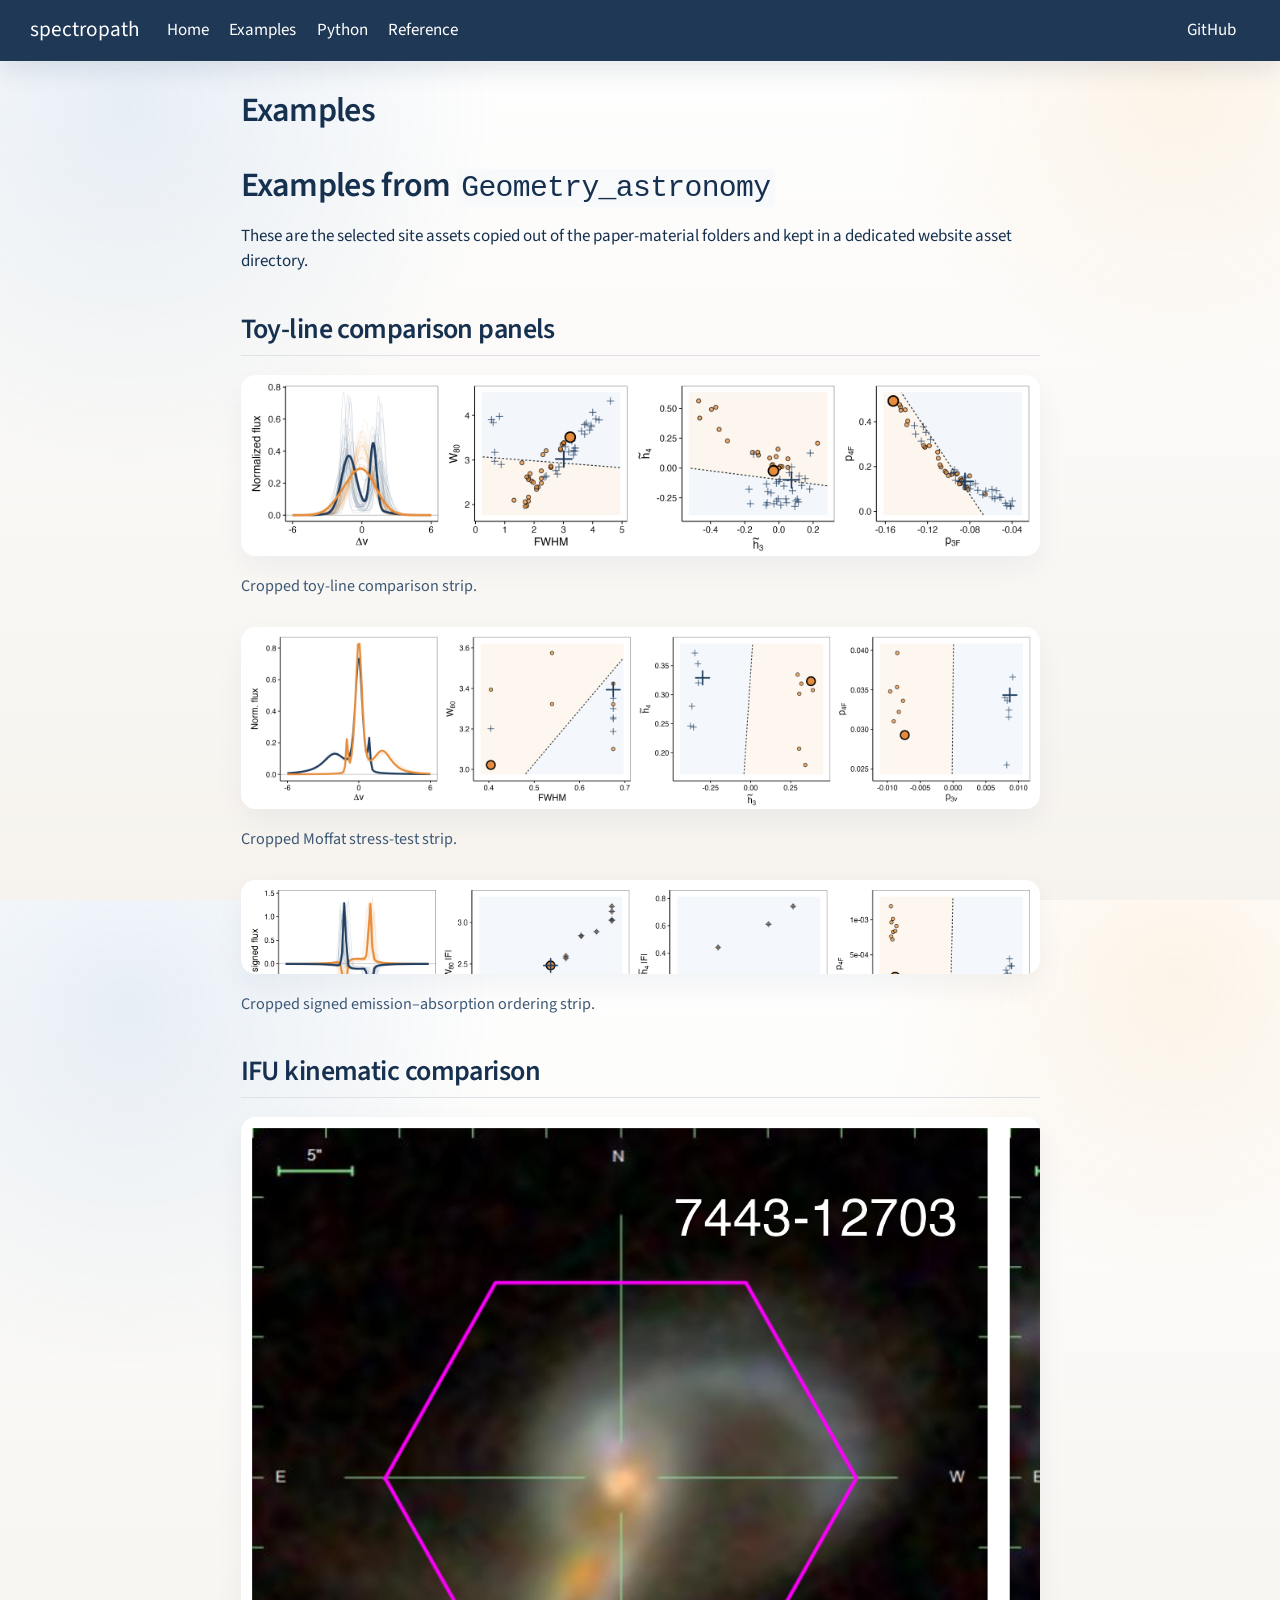
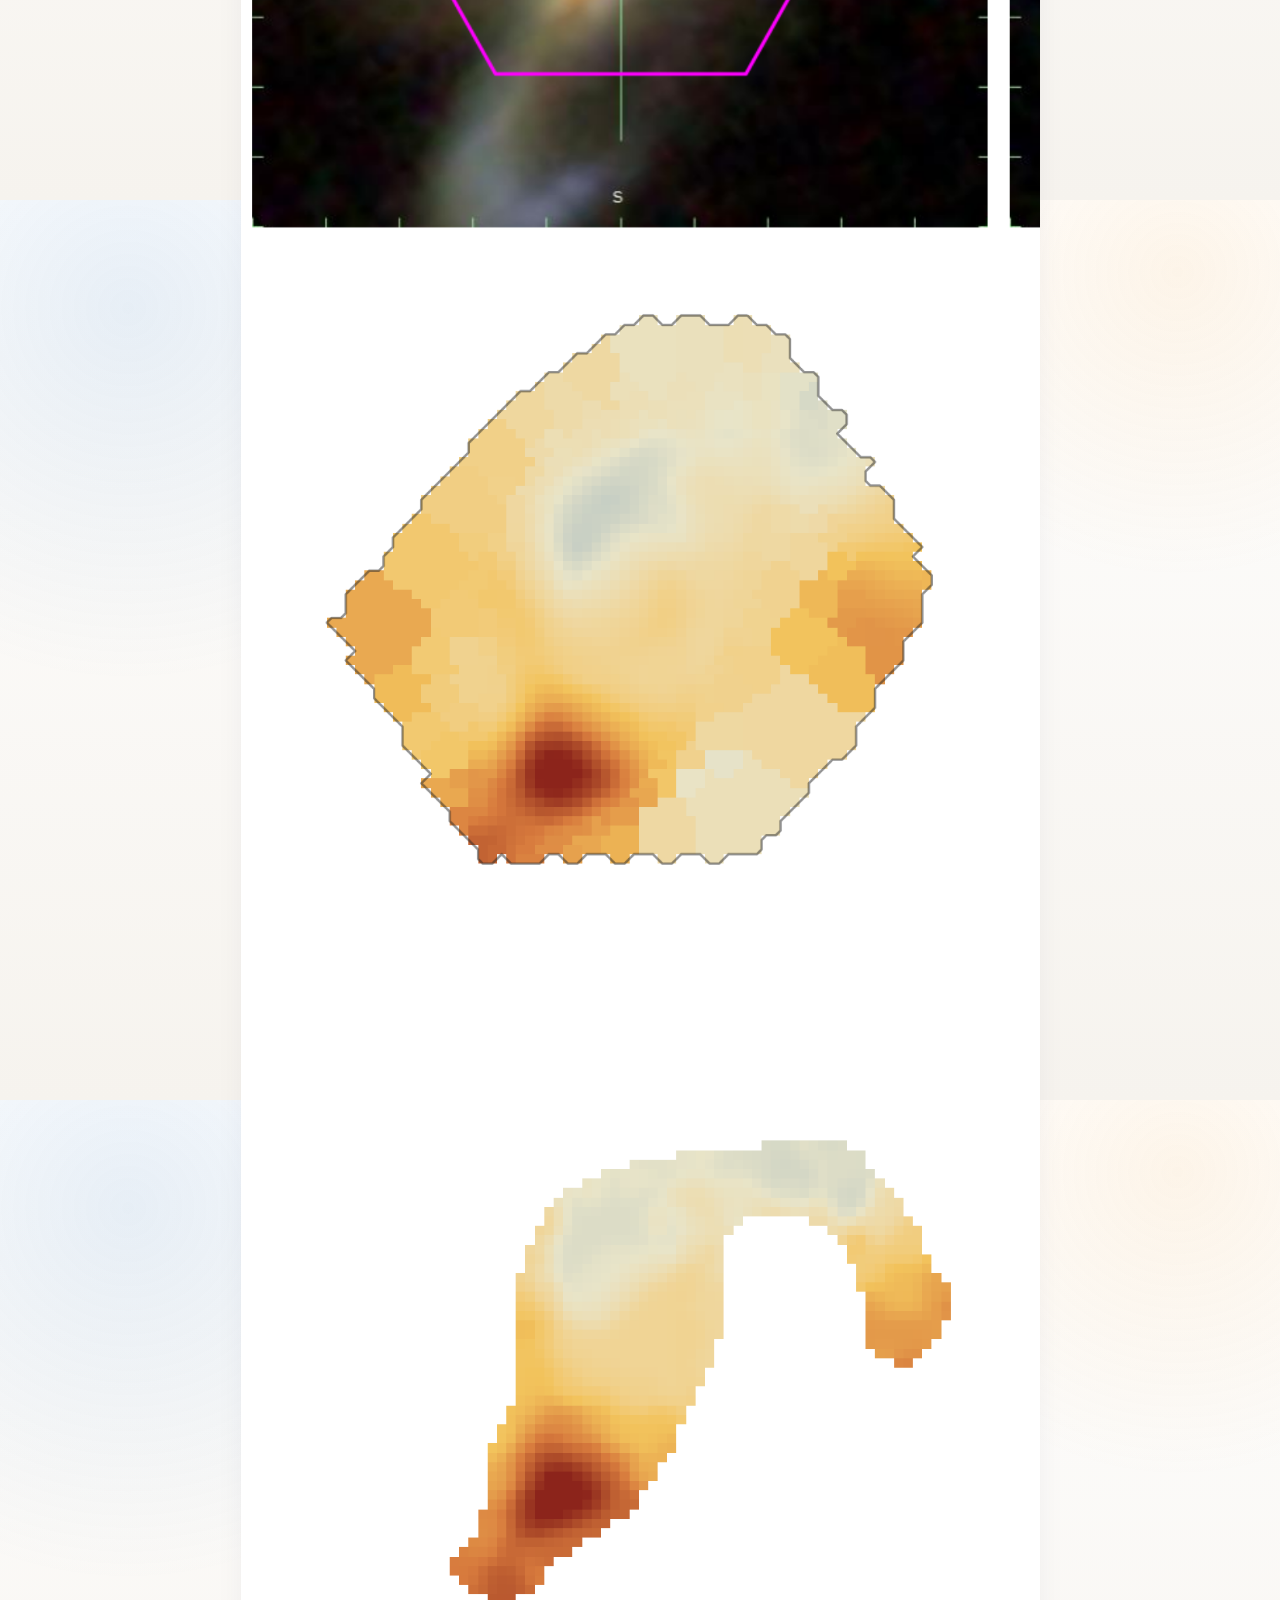
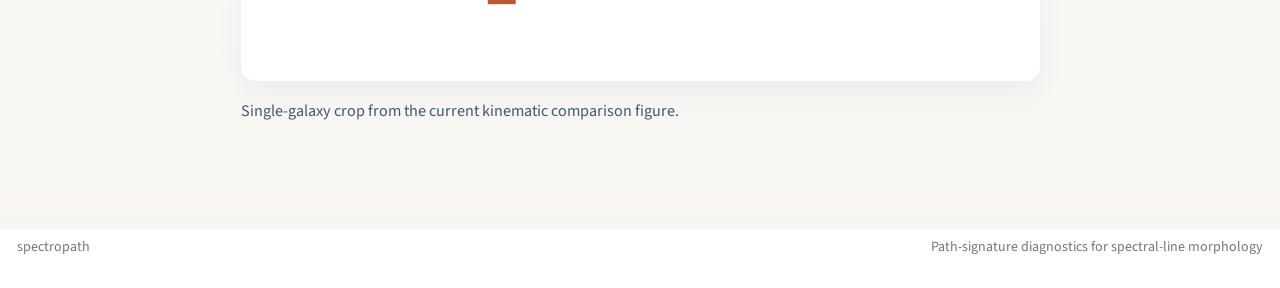
==== docs/examples.html @ b6b197dc ":-)" ====
<!DOCTYPE html>
<html xmlns="http://www.w3.org/1999/xhtml" lang="en" xml:lang="en"><head>

<meta charset="utf-8">
<meta name="generator" content="quarto-1.8.27">

<meta name="viewport" content="width=device-width, initial-scale=1.0, user-scalable=yes">


<title>Examples – spectropath</title>
<style>
code{white-space: pre-wrap;}
span.smallcaps{font-variant: small-caps;}
div.columns{display: flex; gap: min(4vw, 1.5em);}
div.column{flex: auto; overflow-x: auto;}
div.hanging-indent{margin-left: 1.5em; text-indent: -1.5em;}
ul.task-list{list-style: none;}
ul.task-list li input[type="checkbox"] {
  width: 0.8em;
  margin: 0 0.8em 0.2em -1em; /* quarto-specific, see https://github.com/quarto-dev/quarto-cli/issues/4556 */ 
  vertical-align: middle;
}
</style>


<script src="site_libs/quarto-nav/quarto-nav.js"></script>
<script src="site_libs/quarto-nav/headroom.min.js"></script>
<script src="site_libs/clipboard/clipboard.min.js"></script>
<script src="site_libs/quarto-search/autocomplete.umd.js"></script>
<script src="site_libs/quarto-search/fuse.min.js"></script>
<script src="site_libs/quarto-search/quarto-search.js"></script>
<meta name="quarto:offset" content="./">
<script src="site_libs/quarto-html/quarto.js" type="module"></script>
<script src="site_libs/quarto-html/tabsets/tabsets.js" type="module"></script>
<script src="site_libs/quarto-html/axe/axe-check.js" type="module"></script>
<script src="site_libs/quarto-html/popper.min.js"></script>
<script src="site_libs/quarto-html/tippy.umd.min.js"></script>
<script src="site_libs/quarto-html/anchor.min.js"></script>
<link href="site_libs/quarto-html/tippy.css" rel="stylesheet">
<link href="site_libs/quarto-html/quarto-syntax-highlighting-ed96de9b727972fe78a7b5d16c58bf87.css" rel="stylesheet" id="quarto-text-highlighting-styles">
<script src="site_libs/bootstrap/bootstrap.min.js"></script>
<link href="site_libs/bootstrap/bootstrap-icons.css" rel="stylesheet">
<link href="site_libs/bootstrap/bootstrap-a8976c3e89df70b272bdfba3d2fda974.min.css" rel="stylesheet" append-hash="true" id="quarto-bootstrap" data-mode="light">
<script id="quarto-search-options" type="application/json">{
  "location": "navbar",
  "copy-button": false,
  "collapse-after": 3,
  "panel-placement": "end",
  "type": "overlay",
  "limit": 50,
  "keyboard-shortcut": [
    "f",
    "/",
    "s"
  ],
  "show-item-context": false,
  "language": {
    "search-no-results-text": "No results",
    "search-matching-documents-text": "matching documents",
    "search-copy-link-title": "Copy link to search",
    "search-hide-matches-text": "Hide additional matches",
    "search-more-match-text": "more match in this document",
    "search-more-matches-text": "more matches in this document",
    "search-clear-button-title": "Clear",
    "search-text-placeholder": "",
    "search-detached-cancel-button-title": "Cancel",
    "search-submit-button-title": "Submit",
    "search-label": "Search"
  }
}</script>
<style>html{ scroll-behavior: smooth; }</style>


<link rel="stylesheet" href="styles.css">
</head>

<body class="nav-fixed fullcontent quarto-light">

<div id="quarto-search-results"></div>
  <header id="quarto-header" class="headroom fixed-top">
    <nav class="navbar navbar-expand-lg " data-bs-theme="dark">
      <div class="navbar-container container-fluid">
      <div class="navbar-brand-container mx-auto">
    <a class="navbar-brand" href="./index.html">
    <span class="navbar-title">spectropath</span>
    </a>
  </div>
            <div id="quarto-search" class="" title="Search"></div>
          <button class="navbar-toggler" type="button" data-bs-toggle="collapse" data-bs-target="#navbarCollapse" aria-controls="navbarCollapse" role="menu" aria-expanded="false" aria-label="Toggle navigation" onclick="if (window.quartoToggleHeadroom) { window.quartoToggleHeadroom(); }">
  <span class="navbar-toggler-icon"></span>
</button>
          <div class="collapse navbar-collapse" id="navbarCollapse">
            <ul class="navbar-nav navbar-nav-scroll me-auto">
  <li class="nav-item">
    <a class="nav-link" href="./index.html"> 
<span class="menu-text">Home</span></a>
  </li>  
  <li class="nav-item">
    <a class="nav-link active" href="./examples.html" aria-current="page"> 
<span class="menu-text">Examples</span></a>
  </li>  
  <li class="nav-item">
    <a class="nav-link" href="./python.html"> 
<span class="menu-text">Python</span></a>
  </li>  
  <li class="nav-item">
    <a class="nav-link" href="./reference.html"> 
<span class="menu-text">Reference</span></a>
  </li>  
</ul>
            <ul class="navbar-nav navbar-nav-scroll ms-auto">
  <li class="nav-item">
    <a class="nav-link" href="https://github.com/RafaelSdeSouza/spectropath"> 
<span class="menu-text">GitHub</span></a>
  </li>  
</ul>
          </div> <!-- /navcollapse -->
            <div class="quarto-navbar-tools">
</div>
      </div> <!-- /container-fluid -->
    </nav>
</header>
<!-- content -->
<div id="quarto-content" class="quarto-container page-columns page-rows-contents page-layout-article page-navbar">
<!-- sidebar -->
<!-- margin-sidebar -->
    
<!-- main -->
<main class="content" id="quarto-document-content">

<header id="title-block-header" class="quarto-title-block default">
<div class="quarto-title">
<h1 class="title">Examples</h1>
</div>



<div class="quarto-title-meta">

    
  
    
  </div>
  


</header>


<section id="examples-from-geometry_astronomy" class="level1">
<h1>Examples from <code>Geometry_astronomy</code></h1>
<p>These are the selected site assets copied out of the paper-material folders and kept in a dedicated website asset directory.</p>
<section id="toy-line-comparison-panels" class="level2">
<h2 class="anchored" data-anchor-id="toy-line-comparison-panels">Toy-line comparison panels</h2>
<div class="quarto-figure quarto-figure-center">
<figure class="figure">
<p><img src="site-assets/toy_case_row1.png" class="img-fluid figure-img"></p>
<figcaption>Cropped toy-line comparison strip.</figcaption>
</figure>
</div>
<div class="quarto-figure quarto-figure-center">
<figure class="figure">
<p><img src="site-assets/moffat_stress_cases_panel_boundary_regions_row1.png" class="img-fluid figure-img"></p>
<figcaption>Cropped Moffat stress-test strip.</figcaption>
</figure>
</div>
<div class="quarto-figure quarto-figure-center">
<figure class="figure">
<p><img src="site-assets/signed_emabs_cases_panel_boundary_regions_row1.png" class="img-fluid figure-img"></p>
<figcaption>Cropped signed emission–absorption ordering strip.</figcaption>
</figure>
</div>
</section>
<section id="ifu-kinematic-comparison" class="level2">
<h2 class="anchored" data-anchor-id="ifu-kinematic-comparison">IFU kinematic comparison</h2>
<div class="quarto-figure quarto-figure-center">
<figure class="figure">
<p><img src="site-assets/kinematics_col1_full.png" class="img-fluid figure-img"></p>
<figcaption>Single-galaxy crop from the current kinematic comparison figure.</figcaption>
</figure>
</div>


</section>
</section>

</main> <!-- /main -->
<script id="quarto-html-after-body" type="application/javascript">
  window.document.addEventListener("DOMContentLoaded", function (event) {
    const icon = "";
    const anchorJS = new window.AnchorJS();
    anchorJS.options = {
      placement: 'right',
      icon: icon
    };
    anchorJS.add('.anchored');
    const isCodeAnnotation = (el) => {
      for (const clz of el.classList) {
        if (clz.startsWith('code-annotation-')) {                     
          return true;
        }
      }
      return false;
    }
    const onCopySuccess = function(e) {
      // button target
      const button = e.trigger;
      // don't keep focus
      button.blur();
      // flash "checked"
      button.classList.add('code-copy-button-checked');
      var currentTitle = button.getAttribute("title");
      button.setAttribute("title", "Copied!");
      let tooltip;
      if (window.bootstrap) {
        button.setAttribute("data-bs-toggle", "tooltip");
        button.setAttribute("data-bs-placement", "left");
        button.setAttribute("data-bs-title", "Copied!");
        tooltip = new bootstrap.Tooltip(button, 
          { trigger: "manual", 
            customClass: "code-copy-button-tooltip",
            offset: [0, -8]});
        tooltip.show();    
      }
      setTimeout(function() {
        if (tooltip) {
          tooltip.hide();
          button.removeAttribute("data-bs-title");
          button.removeAttribute("data-bs-toggle");
          button.removeAttribute("data-bs-placement");
        }
        button.setAttribute("title", currentTitle);
        button.classList.remove('code-copy-button-checked');
      }, 1000);
      // clear code selection
      e.clearSelection();
    }
    const getTextToCopy = function(trigger) {
      const outerScaffold = trigger.parentElement.cloneNode(true);
      const codeEl = outerScaffold.querySelector('code');
      for (const childEl of codeEl.children) {
        if (isCodeAnnotation(childEl)) {
          childEl.remove();
        }
      }
      return codeEl.innerText;
    }
    const clipboard = new window.ClipboardJS('.code-copy-button:not([data-in-quarto-modal])', {
      text: getTextToCopy
    });
    clipboard.on('success', onCopySuccess);
    if (window.document.getElementById('quarto-embedded-source-code-modal')) {
      const clipboardModal = new window.ClipboardJS('.code-copy-button[data-in-quarto-modal]', {
        text: getTextToCopy,
        container: window.document.getElementById('quarto-embedded-source-code-modal')
      });
      clipboardModal.on('success', onCopySuccess);
    }
      var localhostRegex = new RegExp(/^(?:http|https):\/\/localhost\:?[0-9]*\//);
      var mailtoRegex = new RegExp(/^mailto:/);
        var filterRegex = new RegExp('/' + window.location.host + '/');
      var isInternal = (href) => {
          return filterRegex.test(href) || localhostRegex.test(href) || mailtoRegex.test(href);
      }
      // Inspect non-navigation links and adorn them if external
     var links = window.document.querySelectorAll('a[href]:not(.nav-link):not(.navbar-brand):not(.toc-action):not(.sidebar-link):not(.sidebar-item-toggle):not(.pagination-link):not(.no-external):not([aria-hidden]):not(.dropdown-item):not(.quarto-navigation-tool):not(.about-link)');
      for (var i=0; i<links.length; i++) {
        const link = links[i];
        if (!isInternal(link.href)) {
          // undo the damage that might have been done by quarto-nav.js in the case of
          // links that we want to consider external
          if (link.dataset.originalHref !== undefined) {
            link.href = link.dataset.originalHref;
          }
        }
      }
    function tippyHover(el, contentFn, onTriggerFn, onUntriggerFn) {
      const config = {
        allowHTML: true,
        maxWidth: 500,
        delay: 100,
        arrow: false,
        appendTo: function(el) {
            return el.parentElement;
        },
        interactive: true,
        interactiveBorder: 10,
        theme: 'quarto',
        placement: 'bottom-start',
      };
      if (contentFn) {
        config.content = contentFn;
      }
      if (onTriggerFn) {
        config.onTrigger = onTriggerFn;
      }
      if (onUntriggerFn) {
        config.onUntrigger = onUntriggerFn;
      }
      window.tippy(el, config); 
    }
    const noterefs = window.document.querySelectorAll('a[role="doc-noteref"]');
    for (var i=0; i<noterefs.length; i++) {
      const ref = noterefs[i];
      tippyHover(ref, function() {
        // use id or data attribute instead here
        let href = ref.getAttribute('data-footnote-href') || ref.getAttribute('href');
        try { href = new URL(href).hash; } catch {}
        const id = href.replace(/^#\/?/, "");
        const note = window.document.getElementById(id);
        if (note) {
          return note.innerHTML;
        } else {
          return "";
        }
      });
    }
    const xrefs = window.document.querySelectorAll('a.quarto-xref');
    const processXRef = (id, note) => {
      // Strip column container classes
      const stripColumnClz = (el) => {
        el.classList.remove("page-full", "page-columns");
        if (el.children) {
          for (const child of el.children) {
            stripColumnClz(child);
          }
        }
      }
      stripColumnClz(note)
      if (id === null || id.startsWith('sec-')) {
        // Special case sections, only their first couple elements
        const container = document.createElement("div");
        if (note.children && note.children.length > 2) {
          container.appendChild(note.children[0].cloneNode(true));
          for (let i = 1; i < note.children.length; i++) {
            const child = note.children[i];
            if (child.tagName === "P" && child.innerText === "") {
              continue;
            } else {
              container.appendChild(child.cloneNode(true));
              break;
            }
          }
          if (window.Quarto?.typesetMath) {
            window.Quarto.typesetMath(container);
          }
          return container.innerHTML
        } else {
          if (window.Quarto?.typesetMath) {
            window.Quarto.typesetMath(note);
          }
          return note.innerHTML;
        }
      } else {
        // Remove any anchor links if they are present
        const anchorLink = note.querySelector('a.anchorjs-link');
        if (anchorLink) {
          anchorLink.remove();
        }
        if (window.Quarto?.typesetMath) {
          window.Quarto.typesetMath(note);
        }
        if (note.classList.contains("callout")) {
          return note.outerHTML;
        } else {
          return note.innerHTML;
        }
      }
    }
    for (var i=0; i<xrefs.length; i++) {
      const xref = xrefs[i];
      tippyHover(xref, undefined, function(instance) {
        instance.disable();
        let url = xref.getAttribute('href');
        let hash = undefined; 
        if (url.startsWith('#')) {
          hash = url;
        } else {
          try { hash = new URL(url).hash; } catch {}
        }
        if (hash) {
          const id = hash.replace(/^#\/?/, "");
          const note = window.document.getElementById(id);
          if (note !== null) {
            try {
              const html = processXRef(id, note.cloneNode(true));
              instance.setContent(html);
            } finally {
              instance.enable();
              instance.show();
            }
          } else {
            // See if we can fetch this
            fetch(url.split('#')[0])
            .then(res => res.text())
            .then(html => {
              const parser = new DOMParser();
              const htmlDoc = parser.parseFromString(html, "text/html");
              const note = htmlDoc.getElementById(id);
              if (note !== null) {
                const html = processXRef(id, note);
                instance.setContent(html);
              } 
            }).finally(() => {
              instance.enable();
              instance.show();
            });
          }
        } else {
          // See if we can fetch a full url (with no hash to target)
          // This is a special case and we should probably do some content thinning / targeting
          fetch(url)
          .then(res => res.text())
          .then(html => {
            const parser = new DOMParser();
            const htmlDoc = parser.parseFromString(html, "text/html");
            const note = htmlDoc.querySelector('main.content');
            if (note !== null) {
              // This should only happen for chapter cross references
              // (since there is no id in the URL)
              // remove the first header
              if (note.children.length > 0 && note.children[0].tagName === "HEADER") {
                note.children[0].remove();
              }
              const html = processXRef(null, note);
              instance.setContent(html);
            } 
          }).finally(() => {
            instance.enable();
            instance.show();
          });
        }
      }, function(instance) {
      });
    }
        let selectedAnnoteEl;
        const selectorForAnnotation = ( cell, annotation) => {
          let cellAttr = 'data-code-cell="' + cell + '"';
          let lineAttr = 'data-code-annotation="' +  annotation + '"';
          const selector = 'span[' + cellAttr + '][' + lineAttr + ']';
          return selector;
        }
        const selectCodeLines = (annoteEl) => {
          const doc = window.document;
          const targetCell = annoteEl.getAttribute("data-target-cell");
          const targetAnnotation = annoteEl.getAttribute("data-target-annotation");
          const annoteSpan = window.document.querySelector(selectorForAnnotation(targetCell, targetAnnotation));
          const lines = annoteSpan.getAttribute("data-code-lines").split(",");
          const lineIds = lines.map((line) => {
            return targetCell + "-" + line;
          })
          let top = null;
          let height = null;
          let parent = null;
          if (lineIds.length > 0) {
              //compute the position of the single el (top and bottom and make a div)
              const el = window.document.getElementById(lineIds[0]);
              top = el.offsetTop;
              height = el.offsetHeight;
              parent = el.parentElement.parentElement;
            if (lineIds.length > 1) {
              const lastEl = window.document.getElementById(lineIds[lineIds.length - 1]);
              const bottom = lastEl.offsetTop + lastEl.offsetHeight;
              height = bottom - top;
            }
            if (top !== null && height !== null && parent !== null) {
              // cook up a div (if necessary) and position it 
              let div = window.document.getElementById("code-annotation-line-highlight");
              if (div === null) {
                div = window.document.createElement("div");
                div.setAttribute("id", "code-annotation-line-highlight");
                div.style.position = 'absolute';
                parent.appendChild(div);
              }
              div.style.top = top - 2 + "px";
              div.style.height = height + 4 + "px";
              div.style.left = 0;
              let gutterDiv = window.document.getElementById("code-annotation-line-highlight-gutter");
              if (gutterDiv === null) {
                gutterDiv = window.document.createElement("div");
                gutterDiv.setAttribute("id", "code-annotation-line-highlight-gutter");
                gutterDiv.style.position = 'absolute';
                const codeCell = window.document.getElementById(targetCell);
                const gutter = codeCell.querySelector('.code-annotation-gutter');
                gutter.appendChild(gutterDiv);
              }
              gutterDiv.style.top = top - 2 + "px";
              gutterDiv.style.height = height + 4 + "px";
            }
            selectedAnnoteEl = annoteEl;
          }
        };
        const unselectCodeLines = () => {
          const elementsIds = ["code-annotation-line-highlight", "code-annotation-line-highlight-gutter"];
          elementsIds.forEach((elId) => {
            const div = window.document.getElementById(elId);
            if (div) {
              div.remove();
            }
          });
          selectedAnnoteEl = undefined;
        };
          // Handle positioning of the toggle
      window.addEventListener(
        "resize",
        throttle(() => {
          elRect = undefined;
          if (selectedAnnoteEl) {
            selectCodeLines(selectedAnnoteEl);
          }
        }, 10)
      );
      function throttle(fn, ms) {
      let throttle = false;
      let timer;
        return (...args) => {
          if(!throttle) { // first call gets through
              fn.apply(this, args);
              throttle = true;
          } else { // all the others get throttled
              if(timer) clearTimeout(timer); // cancel #2
              timer = setTimeout(() => {
                fn.apply(this, args);
                timer = throttle = false;
              }, ms);
          }
        };
      }
        // Attach click handler to the DT
        const annoteDls = window.document.querySelectorAll('dt[data-target-cell]');
        for (const annoteDlNode of annoteDls) {
          annoteDlNode.addEventListener('click', (event) => {
            const clickedEl = event.target;
            if (clickedEl !== selectedAnnoteEl) {
              unselectCodeLines();
              const activeEl = window.document.querySelector('dt[data-target-cell].code-annotation-active');
              if (activeEl) {
                activeEl.classList.remove('code-annotation-active');
              }
              selectCodeLines(clickedEl);
              clickedEl.classList.add('code-annotation-active');
            } else {
              // Unselect the line
              unselectCodeLines();
              clickedEl.classList.remove('code-annotation-active');
            }
          });
        }
    const findCites = (el) => {
      const parentEl = el.parentElement;
      if (parentEl) {
        const cites = parentEl.dataset.cites;
        if (cites) {
          return {
            el,
            cites: cites.split(' ')
          };
        } else {
          return findCites(el.parentElement)
        }
      } else {
        return undefined;
      }
    };
    var bibliorefs = window.document.querySelectorAll('a[role="doc-biblioref"]');
    for (var i=0; i<bibliorefs.length; i++) {
      const ref = bibliorefs[i];
      const citeInfo = findCites(ref);
      if (citeInfo) {
        tippyHover(citeInfo.el, function() {
          var popup = window.document.createElement('div');
          citeInfo.cites.forEach(function(cite) {
            var citeDiv = window.document.createElement('div');
            citeDiv.classList.add('hanging-indent');
            citeDiv.classList.add('csl-entry');
            var biblioDiv = window.document.getElementById('ref-' + cite);
            if (biblioDiv) {
              citeDiv.innerHTML = biblioDiv.innerHTML;
            }
            popup.appendChild(citeDiv);
          });
          return popup.innerHTML;
        });
      }
    }
  });
  </script>
</div> <!-- /content -->
<footer class="footer">
  <div class="nav-footer">
    <div class="nav-footer-left">
<p>spectropath</p>
</div>   
    <div class="nav-footer-center">
      &nbsp;
    </div>
    <div class="nav-footer-right">
<p>Path-signature diagnostics for spectral-line morphology</p>
</div>
  </div>
</footer>




<script src="site_libs/quarto-html/zenscroll-min.js"></script>
</body></html>
---- docs/site_libs/quarto-html/tippy.css ----
.tippy-box[data-animation=fade][data-state=hidden]{opacity:0}[data-tippy-root]{max-width:calc(100vw - 10px)}.tippy-box{position:relative;background-color:#333;color:#fff;border-radius:4px;font-size:14px;line-height:1.4;white-space:normal;outline:0;transition-property:transform,visibility,opacity}.tippy-box[data-placement^=top]>.tippy-arrow{bottom:0}.tippy-box[data-placement^=top]>.tippy-arrow:before{bottom:-7px;left:0;border-width:8px 8px 0;border-top-color:initial;transform-origin:center top}.tippy-box[data-placement^=bottom]>.tippy-arrow{top:0}.tippy-box[data-placement^=bottom]>.tippy-arrow:before{top:-7px;left:0;border-width:0 8px 8px;border-bottom-color:initial;transform-origin:center bottom}.tippy-box[data-placement^=left]>.tippy-arrow{right:0}.tippy-box[data-placement^=left]>.tippy-arrow:before{border-width:8px 0 8px 8px;border-left-color:initial;right:-7px;transform-origin:center left}.tippy-box[data-placement^=right]>.tippy-arrow{left:0}.tippy-box[data-placement^=right]>.tippy-arrow:before{left:-7px;border-width:8px 8px 8px 0;border-right-color:initial;transform-origin:center right}.tippy-box[data-inertia][data-state=visible]{transition-timing-function:cubic-bezier(.54,1.5,.38,1.11)}.tippy-arrow{width:16px;height:16px;color:#333}.tippy-arrow:before{content:"";position:absolute;border-color:transparent;border-style:solid}.tippy-content{position:relative;padding:5px 9px;z-index:1}
---- docs/site_libs/quarto-html/quarto-syntax-highlighting-ed96de9b727972fe78a7b5d16c58bf87.css ----
/* quarto syntax highlight colors */
:root {
  --quarto-hl-ot-color: #003B4F;
  --quarto-hl-at-color: #657422;
  --quarto-hl-ss-color: #20794D;
  --quarto-hl-an-color: #5E5E5E;
  --quarto-hl-fu-color: #4758AB;
  --quarto-hl-st-color: #20794D;
  --quarto-hl-cf-color: #003B4F;
  --quarto-hl-op-color: #5E5E5E;
  --quarto-hl-er-color: #AD0000;
  --quarto-hl-bn-color: #AD0000;
  --quarto-hl-al-color: #AD0000;
  --quarto-hl-va-color: #111111;
  --quarto-hl-bu-color: inherit;
  --quarto-hl-ex-color: inherit;
  --quarto-hl-pp-color: #AD0000;
  --quarto-hl-in-color: #5E5E5E;
  --quarto-hl-vs-color: #20794D;
  --quarto-hl-wa-color: #5E5E5E;
  --quarto-hl-do-color: #5E5E5E;
  --quarto-hl-im-color: #00769E;
  --quarto-hl-ch-color: #20794D;
  --quarto-hl-dt-color: #AD0000;
  --quarto-hl-fl-color: #AD0000;
  --quarto-hl-co-color: #5E5E5E;
  --quarto-hl-cv-color: #5E5E5E;
  --quarto-hl-cn-color: #8f5902;
  --quarto-hl-sc-color: #5E5E5E;
  --quarto-hl-dv-color: #AD0000;
  --quarto-hl-kw-color: #003B4F;
}

/* other quarto variables */
:root {
  --quarto-font-monospace: SFMono-Regular, Menlo, Monaco, Consolas, "Liberation Mono", "Courier New", monospace;
}

/* syntax highlight based on Pandoc's rules */
pre > code.sourceCode > span {
  color: #003B4F;
}

code.sourceCode > span {
  color: #003B4F;
}

div.sourceCode,
div.sourceCode pre.sourceCode {
  color: #003B4F;
}

/* Normal */
code span {
  color: #003B4F;
}

/* Alert */
code span.al {
  color: #AD0000;
  font-style: inherit;
}

/* Annotation */
code span.an {
  color: #5E5E5E;
  font-style: inherit;
}

/* Attribute */
code span.at {
  color: #657422;
  font-style: inherit;
}

/* BaseN */
code span.bn {
  color: #AD0000;
  font-style: inherit;
}

/* BuiltIn */
code span.bu {
  font-style: inherit;
}

/* ControlFlow */
code span.cf {
  color: #003B4F;
  font-weight: bold;
  font-style: inherit;
}

/* Char */
code span.ch {
  color: #20794D;
  font-style: inherit;
}

/* Constant */
code span.cn {
  color: #8f5902;
  font-style: inherit;
}

/* Comment */
code span.co {
  color: #5E5E5E;
  font-style: inherit;
}

/* CommentVar */
code span.cv {
  color: #5E5E5E;
  font-style: italic;
}

/* Documentation */
code span.do {
  color: #5E5E5E;
  font-style: italic;
}

/* DataType */
code span.dt {
  color: #AD0000;
  font-style: inherit;
}

/* DecVal */
code span.dv {
  color: #AD0000;
  font-style: inherit;
}

/* Error */
code span.er {
  color: #AD0000;
  font-style: inherit;
}

/* Extension */
code span.ex {
  font-style: inherit;
}

/* Float */
code span.fl {
  color: #AD0000;
  font-style: inherit;
}

/* Function */
code span.fu {
  color: #4758AB;
  font-style: inherit;
}

/* Import */
code span.im {
  color: #00769E;
  font-style: inherit;
}

/* Information */
code span.in {
  color: #5E5E5E;
  font-style: inherit;
}

/* Keyword */
code span.kw {
  color: #003B4F;
  font-weight: bold;
  font-style: inherit;
}

/* Operator */
code span.op {
  color: #5E5E5E;
  font-style: inherit;
}

/* Other */
code span.ot {
  color: #003B4F;
  font-style: inherit;
}

/* Preprocessor */
code span.pp {
  color: #AD0000;
  font-style: inherit;
}

/* SpecialChar */
code span.sc {
  color: #5E5E5E;
  font-style: inherit;
}

/* SpecialString */
code span.ss {
  color: #20794D;
  font-style: inherit;
}

/* String */
code span.st {
  color: #20794D;
  font-style: inherit;
}

/* Variable */
code span.va {
  color: #111111;
  font-style: inherit;
}

/* VerbatimString */
code span.vs {
  color: #20794D;
  font-style: inherit;
}

/* Warning */
code span.wa {
  color: #5E5E5E;
  font-style: italic;
}

.prevent-inlining {
  content: "</";
}

/*# sourceMappingURL=0920dd6d7437995b8cdf7429764427b1.css.map */
---- docs/styles.css ----
:root {
  --sp-ink: #16304f;
  --sp-ink-soft: #3d5875;
  --sp-paper: #f6f3ee;
  --sp-panel: rgba(255, 255, 255, 0.84);
  --sp-line: rgba(22, 48, 79, 0.16);
  --sp-p2: #2a4e7d;
  --sp-p3u: #4181c3;
  --sp-p3f: #f2a640;
  --sp-p4f: #c05b31;
  --sp-p4t: #8463af;
  --sp-ppm: #2f8d88;
}

body {
  color: var(--sp-ink);
  background:
    radial-gradient(circle at 10% 12%, rgba(65, 129, 195, 0.12), transparent 22rem),
    radial-gradient(circle at 92% 8%, rgba(242, 166, 64, 0.11), transparent 18rem),
    linear-gradient(180deg, #ffffff 0%, var(--sp-paper) 100%);
}

.navbar {
  background: rgba(22, 48, 79, 0.96);
  box-shadow: 0 10px 24px rgba(22, 48, 79, 0.10);
}

.navbar, .navbar a, .navbar-brand {
  color: #fff !important;
}

.navbar a:hover,
a:hover {
  color: var(--sp-p3f) !important;
}

.quarto-title-block .title,
h1, h2, h3 {
  color: var(--sp-ink);
  letter-spacing: -0.02em;
}

h2 {
  margin-top: 2.2rem;
}

a {
  color: var(--sp-p2);
}

.hero-panel {
  width: min(1400px, calc(100vw - 4rem));
  box-sizing: border-box;
  padding: 2.5rem;
  margin: 0.6rem 0 2.2rem 50%;
  transform: translateX(-50%);
  border: 1px solid var(--sp-line);
  border-radius: 1.45rem;
  background:
    linear-gradient(135deg, rgba(255,255,255,0.94), rgba(246,243,238,0.76)),
    radial-gradient(circle at top right, rgba(132, 99, 175, 0.10), transparent 15rem);
  box-shadow: 0 24px 56px rgba(22, 48, 79, 0.09);
}

.hero-kicker {
  color: var(--sp-p3f);
  text-transform: uppercase;
  letter-spacing: 0.10em;
  font-weight: 800;
  font-size: 0.78rem;
  margin-bottom: 0.55rem;
}

.hero-title {
  font-weight: 900;
  font-size: clamp(3.4rem, 6vw, 5.8rem);
  line-height: 0.94;
  margin: 0 0 1rem 0;
}

.math-inline {
  font-family: "Times New Roman", Georgia, serif;
  font-style: italic;
}

.hero-button {
  display: inline-block;
  padding: 0.72rem 1.08rem;
  border: 1px solid rgba(22, 48, 79, 0.20);
  border-radius: 999px;
  background: rgba(255,255,255,0.82);
  color: var(--sp-ink);
  text-decoration: none;
  font-weight: 700;
}

.hero-button:hover {
  text-decoration: none;
  background: rgba(65, 129, 195, 0.10);
  color: var(--sp-ink);
}

.hero-button-primary {
  background: var(--sp-ink);
  color: #fff;
  border-color: var(--sp-ink);
}

.hero-button-primary:hover {
  background: #0f243a;
  color: #fff;
}

.output-card {
  border: 1px solid rgba(22, 48, 79, 0.14);
  border-radius: 1.15rem;
  padding: 1rem 1rem 0.8rem 1rem;
  background: rgba(246, 243, 238, 0.72);
  box-shadow: inset 0 1px 0 rgba(255,255,255,0.7);
  font-weight: 800;
  text-transform: uppercase;
  letter-spacing: 0.06em;
  font-size: 0.82rem;
}
.output-card pre {
  margin-top: 0.8rem;
  margin-bottom: 0;
  white-space: pre-wrap;
  font-size: 0.92rem;
  font-weight: 500;
  line-height: 1.52;
  text-transform: none;
  letter-spacing: 0;
}

code {
  color: var(--sp-ink);
}

pre code {
  color: var(--sp-ink);
}

.quarto-figure,
figure {
  margin: 1.1rem 0 1.7rem 0;
}

figure img {
  border-radius: 0.85rem;
  box-shadow: 0 12px 28px rgba(22, 48, 79, 0.05);
}

figcaption {
  color: var(--sp-ink-soft);
  font-size: 0.95rem;
  margin-top: 0.55rem;
}

@media (max-width: 1100px) {
  .hero-panel {
    width: min(920px, calc(100vw - 2rem));
    padding: 2rem;
  }
}
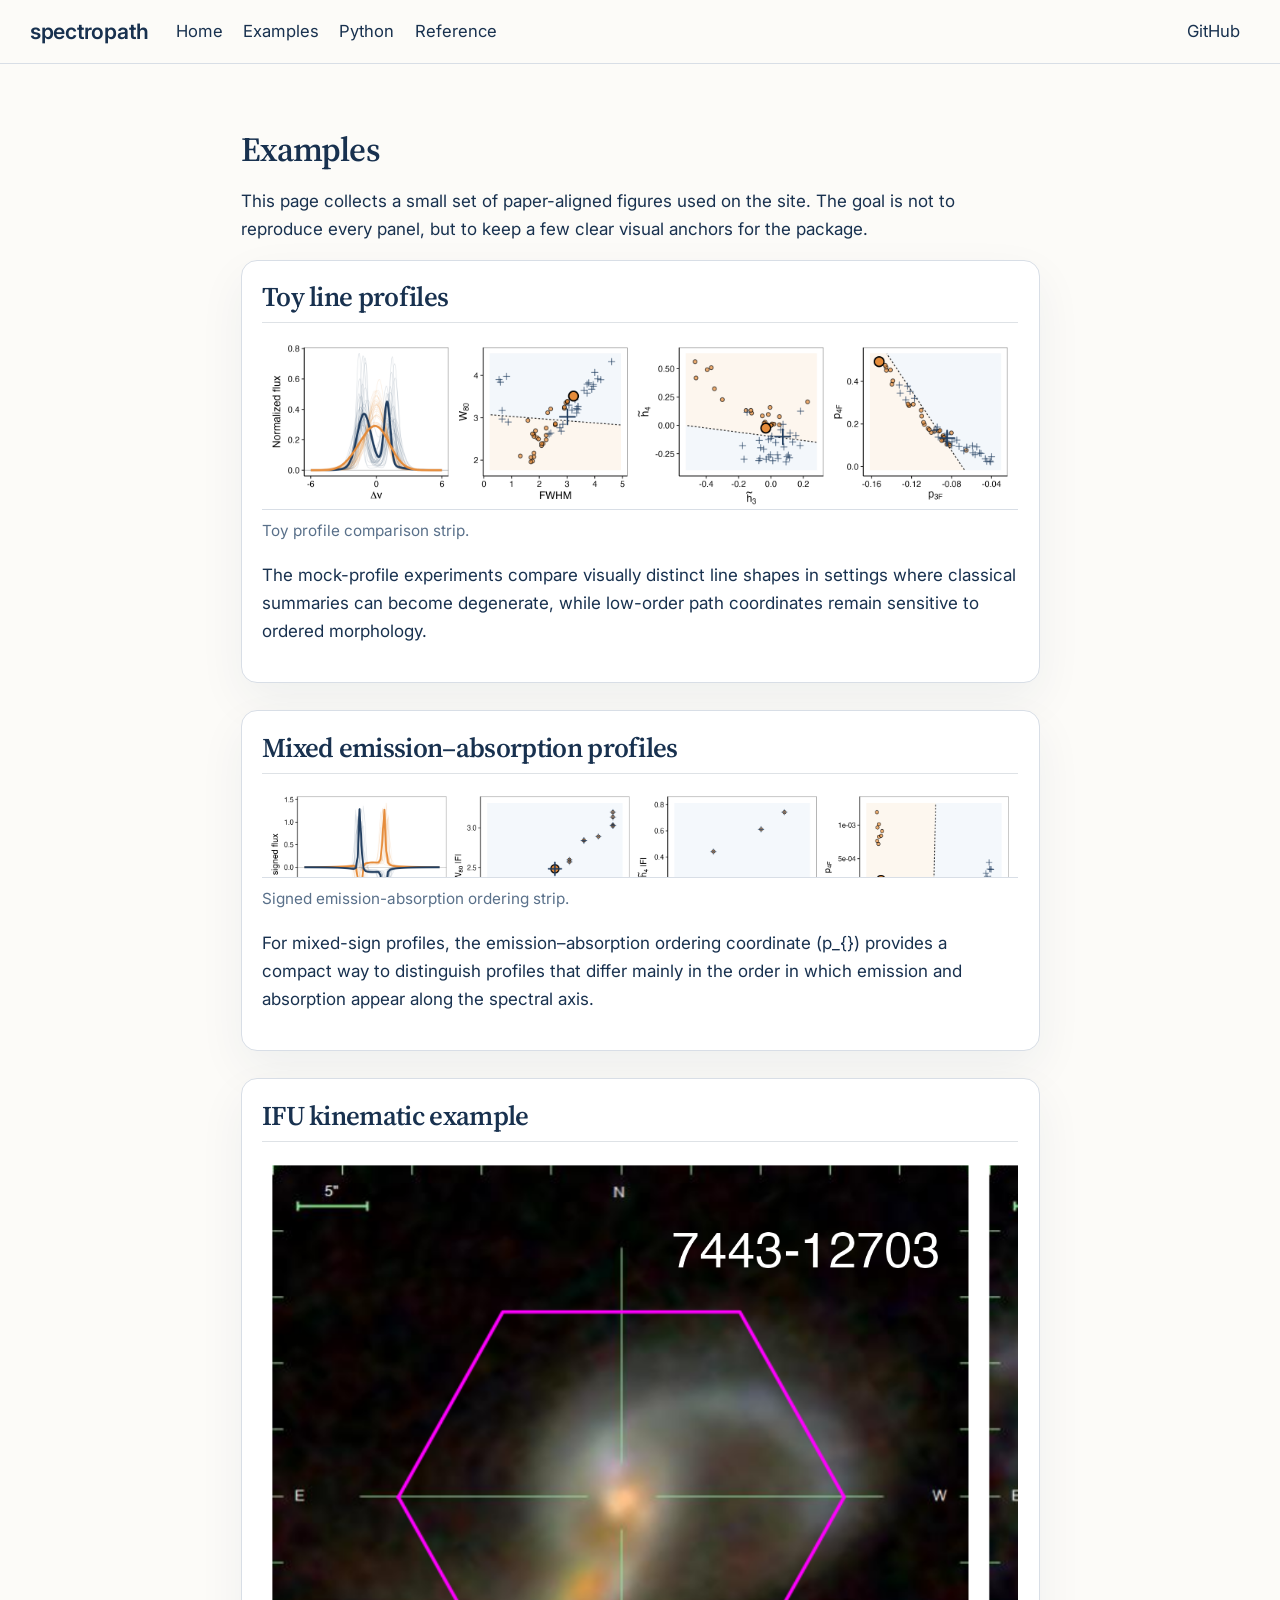
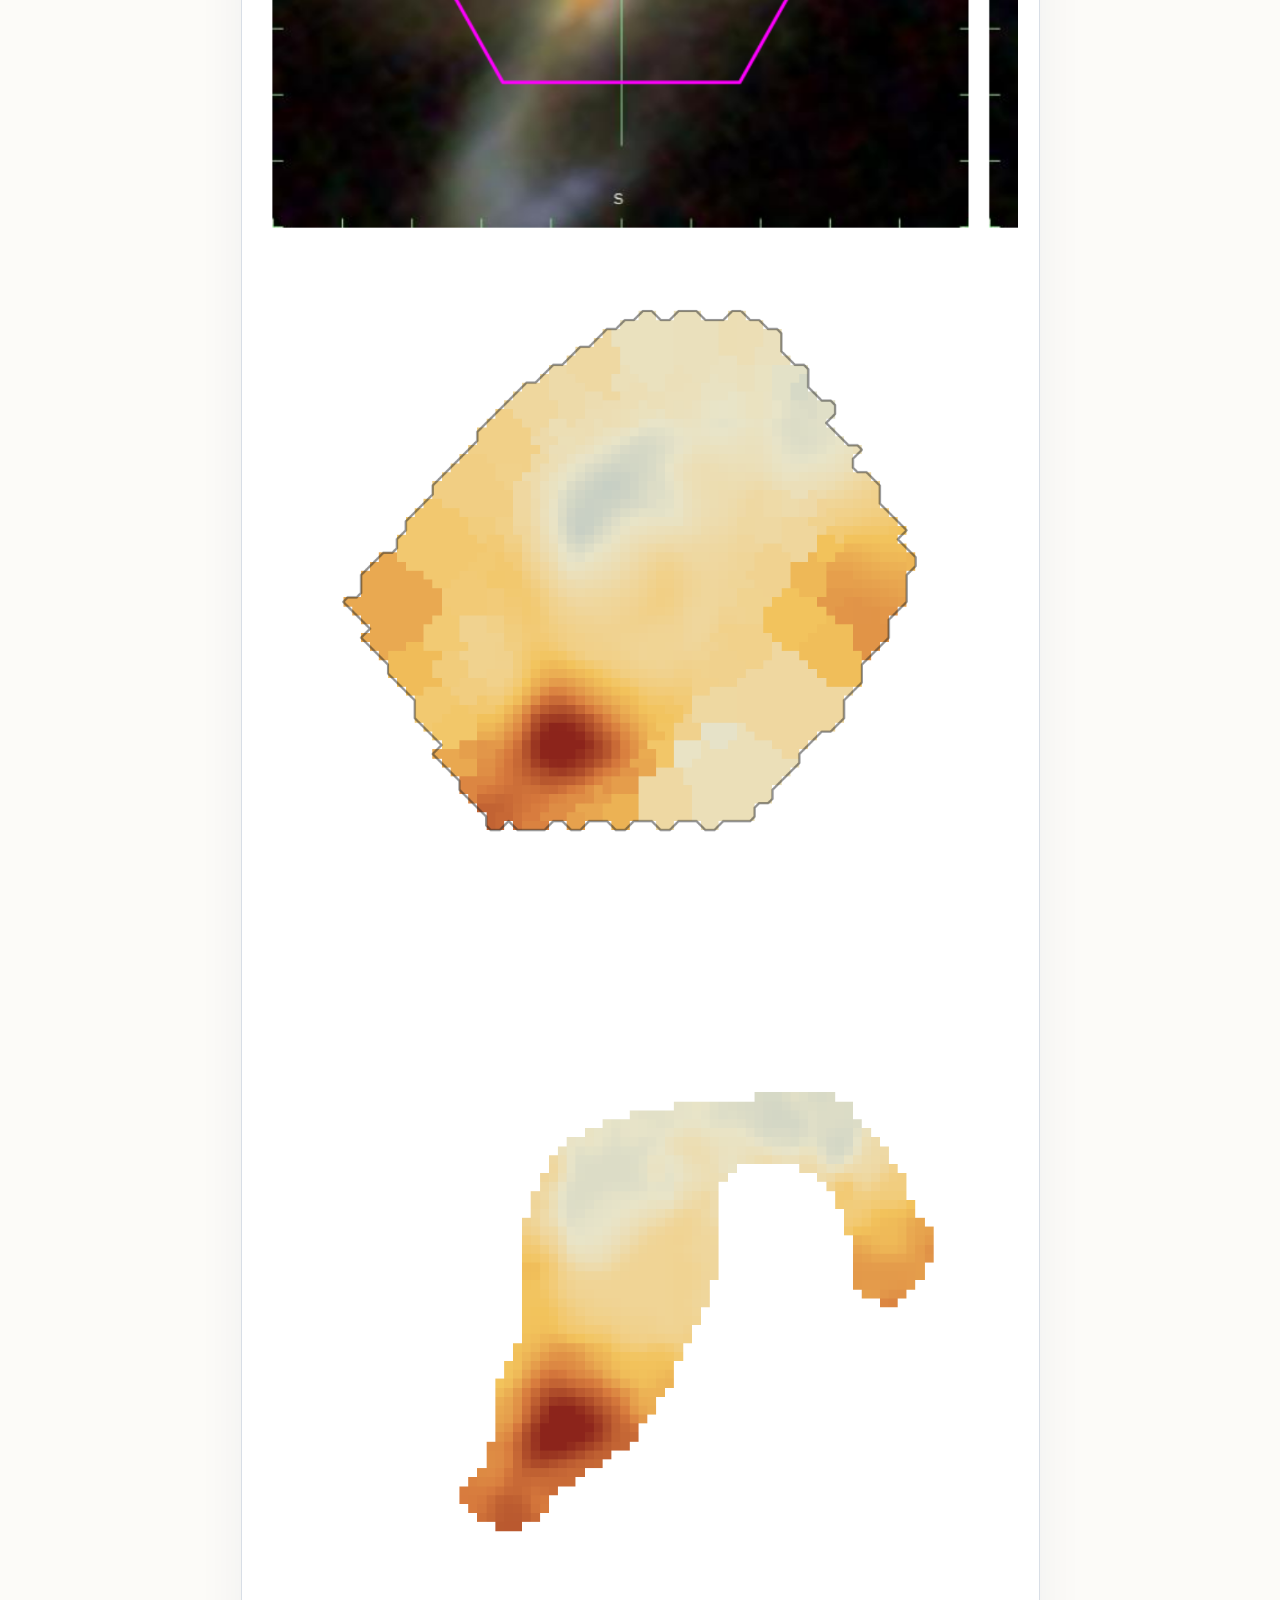
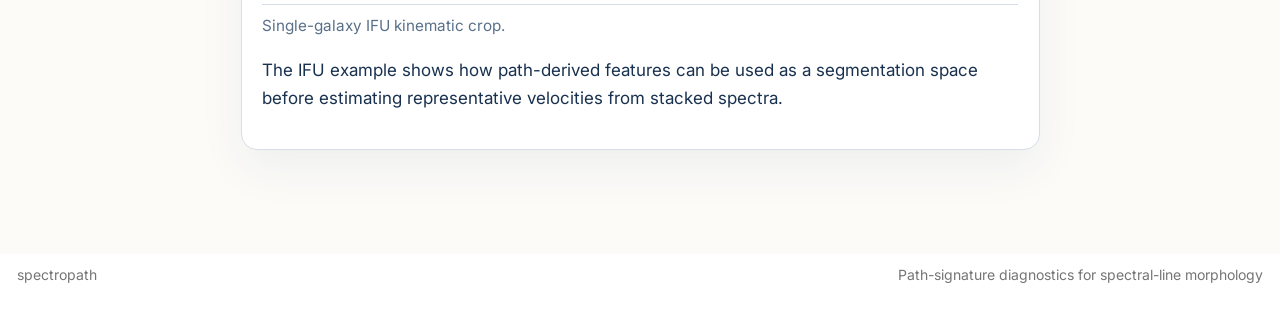
==== commit 2cd0a643: "d" ====
--- a/docs/examples.html
+++ b/docs/examples.html
@@ -25,11 +25,6 @@
 
 <script src="site_libs/quarto-nav/quarto-nav.js"></script>
 <script src="site_libs/quarto-nav/headroom.min.js"></script>
-<script src="site_libs/clipboard/clipboard.min.js"></script>
-<script src="site_libs/quarto-search/autocomplete.umd.js"></script>
-<script src="site_libs/quarto-search/fuse.min.js"></script>
-<script src="site_libs/quarto-search/quarto-search.js"></script>
-<meta name="quarto:offset" content="./">
 <script src="site_libs/quarto-html/quarto.js" type="module"></script>
 <script src="site_libs/quarto-html/tabsets/tabsets.js" type="module"></script>
 <script src="site_libs/quarto-html/axe/axe-check.js" type="module"></script>
@@ -42,18 +37,6 @@
 <link href="site_libs/bootstrap/bootstrap-icons.css" rel="stylesheet">
 <link href="site_libs/bootstrap/bootstrap-a8976c3e89df70b272bdfba3d2fda974.min.css" rel="stylesheet" append-hash="true" id="quarto-bootstrap" data-mode="light">
 <script id="quarto-search-options" type="application/json">{
-  "location": "navbar",
-  "copy-button": false,
-  "collapse-after": 3,
-  "panel-placement": "end",
-  "type": "overlay",
-  "limit": 50,
-  "keyboard-shortcut": [
-    "f",
-    "/",
-    "s"
-  ],
-  "show-item-context": false,
   "language": {
     "search-no-results-text": "No results",
     "search-matching-documents-text": "matching documents",
@@ -85,7 +68,6 @@
     <span class="navbar-title">spectropath</span>
     </a>
   </div>
-            <div id="quarto-search" class="" title="Search"></div>
           <button class="navbar-toggler" type="button" data-bs-toggle="collapse" data-bs-target="#navbarCollapse" aria-controls="navbarCollapse" role="menu" aria-expanded="false" aria-label="Toggle navigation" onclick="if (window.quartoToggleHeadroom) { window.quartoToggleHeadroom(); }">
   <span class="navbar-toggler-icon"></span>
 </button>
@@ -147,41 +129,41 @@
 </header>
 
 
-<section id="examples-from-geometry_astronomy" class="level1">
-<h1>Examples from <code>Geometry_astronomy</code></h1>
-<p>These are the selected site assets copied out of the paper-material folders and kept in a dedicated website asset directory.</p>
-<section id="toy-line-comparison-panels" class="level2">
-<h2 class="anchored" data-anchor-id="toy-line-comparison-panels">Toy-line comparison panels</h2>
+<section id="examples" class="level1">
+<h1>Examples</h1>
+<p>This page collects a small set of paper-aligned figures used on the site. The goal is not to reproduce every panel, but to keep a few clear visual anchors for the package.</p>
+<section id="toy-line-profiles" class="level2 example-block">
+<h2 class="anchored" data-anchor-id="toy-line-profiles">Toy line profiles</h2>
 <div class="quarto-figure quarto-figure-center">
 <figure class="figure">
 <p><img src="site-assets/toy_case_row1.png" class="img-fluid figure-img"></p>
-<figcaption>Cropped toy-line comparison strip.</figcaption>
+<figcaption>Toy profile comparison strip.</figcaption>
 </figure>
 </div>
-<div class="quarto-figure quarto-figure-center">
-<figure class="figure">
-<p><img src="site-assets/moffat_stress_cases_panel_boundary_regions_row1.png" class="img-fluid figure-img"></p>
-<figcaption>Cropped Moffat stress-test strip.</figcaption>
-</figure>
-</div>
+<p>The mock-profile experiments compare visually distinct line shapes in settings where classical summaries can become degenerate, while low-order path coordinates remain sensitive to ordered morphology.</p>
+</section>
+<section id="mixed-emissionabsorption-profiles" class="level2 example-block">
+<h2 class="anchored" data-anchor-id="mixed-emissionabsorption-profiles">Mixed emission–absorption profiles</h2>
 <div class="quarto-figure quarto-figure-center">
 <figure class="figure">
 <p><img src="site-assets/signed_emabs_cases_panel_boundary_regions_row1.png" class="img-fluid figure-img"></p>
-<figcaption>Cropped signed emission–absorption ordering strip.</figcaption>
+<figcaption>Signed emission-absorption ordering strip.</figcaption>
 </figure>
 </div>
+<p>For mixed-sign profiles, the emission–absorption ordering coordinate (p_{}) provides a compact way to distinguish profiles that differ mainly in the order in which emission and absorption appear along the spectral axis.</p>
 </section>
-<section id="ifu-kinematic-comparison" class="level2">
-<h2 class="anchored" data-anchor-id="ifu-kinematic-comparison">IFU kinematic comparison</h2>
+<section id="ifu-kinematic-example" class="level2 example-block">
+<h2 class="anchored" data-anchor-id="ifu-kinematic-example">IFU kinematic example</h2>
 <div class="quarto-figure quarto-figure-center">
 <figure class="figure">
 <p><img src="site-assets/kinematics_col1_full.png" class="img-fluid figure-img"></p>
-<figcaption>Single-galaxy crop from the current kinematic comparison figure.</figcaption>
+<figcaption>Single-galaxy IFU kinematic crop.</figcaption>
 </figure>
 </div>
-
-
+<p>The IFU example shows how path-derived features can be used as a segmentation space before estimating representative velocities from stacked spectra.</p>
 </section>
+
+
 </section>
 
 </main> <!-- /main -->
@@ -194,68 +176,6 @@
       icon: icon
     };
     anchorJS.add('.anchored');
-    const isCodeAnnotation = (el) => {
-      for (const clz of el.classList) {
-        if (clz.startsWith('code-annotation-')) {                     
-          return true;
-        }
-      }
-      return false;
-    }
-    const onCopySuccess = function(e) {
-      // button target
-      const button = e.trigger;
-      // don't keep focus
-      button.blur();
-      // flash "checked"
-      button.classList.add('code-copy-button-checked');
-      var currentTitle = button.getAttribute("title");
-      button.setAttribute("title", "Copied!");
-      let tooltip;
-      if (window.bootstrap) {
-        button.setAttribute("data-bs-toggle", "tooltip");
-        button.setAttribute("data-bs-placement", "left");
-        button.setAttribute("data-bs-title", "Copied!");
-        tooltip = new bootstrap.Tooltip(button, 
-          { trigger: "manual", 
-            customClass: "code-copy-button-tooltip",
-            offset: [0, -8]});
-        tooltip.show();    
-      }
-      setTimeout(function() {
-        if (tooltip) {
-          tooltip.hide();
-          button.removeAttribute("data-bs-title");
-          button.removeAttribute("data-bs-toggle");
-          button.removeAttribute("data-bs-placement");
-        }
-        button.setAttribute("title", currentTitle);
-        button.classList.remove('code-copy-button-checked');
-      }, 1000);
-      // clear code selection
-      e.clearSelection();
-    }
-    const getTextToCopy = function(trigger) {
-      const outerScaffold = trigger.parentElement.cloneNode(true);
-      const codeEl = outerScaffold.querySelector('code');
-      for (const childEl of codeEl.children) {
-        if (isCodeAnnotation(childEl)) {
-          childEl.remove();
-        }
-      }
-      return codeEl.innerText;
-    }
-    const clipboard = new window.ClipboardJS('.code-copy-button:not([data-in-quarto-modal])', {
-      text: getTextToCopy
-    });
-    clipboard.on('success', onCopySuccess);
-    if (window.document.getElementById('quarto-embedded-source-code-modal')) {
-      const clipboardModal = new window.ClipboardJS('.code-copy-button[data-in-quarto-modal]', {
-        text: getTextToCopy,
-        container: window.document.getElementById('quarto-embedded-source-code-modal')
-      });
-      clipboardModal.on('success', onCopySuccess);
-    }
       var localhostRegex = new RegExp(/^(?:http|https):\/\/localhost\:?[0-9]*\//);
       var mailtoRegex = new RegExp(/^mailto:/);
         var filterRegex = new RegExp('/' + window.location.host + '/');
--- a/docs/styles.css
+++ b/docs/styles.css
@@ -1,165 +1,287 @@
+@import url('https://fonts.googleapis.com/css2?family=Inter:wght@400;500;600;700&family=Source+Serif+4:wght@400;600;700&display=swap');
+
 :root {
-  --sp-ink: #16304f;
-  --sp-ink-soft: #3d5875;
-  --sp-paper: #f6f3ee;
-  --sp-panel: rgba(255, 255, 255, 0.84);
-  --sp-line: rgba(22, 48, 79, 0.16);
-  --sp-p2: #2a4e7d;
-  --sp-p3u: #4181c3;
-  --sp-p3f: #f2a640;
-  --sp-p4f: #c05b31;
-  --sp-p4t: #8463af;
-  --sp-ppm: #2f8d88;
+  --sp-ink: #18314f;
+  --sp-muted: #59708a;
+  --sp-line: #d8dee6;
+  --sp-paper: #fcfbf8;
+  --sp-white: #ffffff;
+  --sp-accent: #d8913b;
+  --sp-shadow: 0 18px 48px rgba(24, 49, 79, 0.06);
 }
 
 body {
-  color: var(--sp-ink);
-  background:
-    radial-gradient(circle at 10% 12%, rgba(65, 129, 195, 0.12), transparent 22rem),
-    radial-gradient(circle at 92% 8%, rgba(242, 166, 64, 0.11), transparent 18rem),
-    linear-gradient(180deg, #ffffff 0%, var(--sp-paper) 100%);
+  font-family: "Inter", system-ui, sans-serif;
+  color: var(--sp-ink);
+  background: var(--sp-paper);
+  line-height: 1.65;
+}
+
+.quarto-title-banner,
+.quarto-title-block {
+  display: none;
 }
 
 .navbar {
-  background: rgba(22, 48, 79, 0.96);
-  box-shadow: 0 10px 24px rgba(22, 48, 79, 0.10);
-}
-
-.navbar, .navbar a, .navbar-brand {
-  color: #fff !important;
-}
-
-.navbar a:hover,
+  background: rgba(252, 251, 248, 0.94);
+  backdrop-filter: blur(12px);
+  border-bottom: 1px solid var(--sp-line);
+  box-shadow: none;
+}
+
+.navbar-brand,
+.navbar-nav .nav-link,
+.navbar #quarto-search {
+  color: var(--sp-ink) !important;
+}
+
+.navbar-brand {
+  font-weight: 600;
+  letter-spacing: -0.01em;
+}
+
+.navbar-nav .nav-link {
+  font-size: 0.98rem;
+}
+
+.navbar-nav .nav-link:hover,
 a:hover {
-  color: var(--sp-p3f) !important;
-}
-
-.quarto-title-block .title,
+  color: #0f2741 !important;
+}
+
+.quarto-search-button,
+#quarto-search {
+  display: none !important;
+}
+
+main.content,
+.page-columns,
+.page-layout-full {
+  background: transparent;
+}
+
+.home-shell,
+.page-content {
+  width: min(1160px, calc(100vw - 3rem));
+  margin: 0 auto;
+}
+
+.home-shell {
+  padding: 3.2rem 0 4rem;
+}
+
+.hero-grid {
+  display: grid;
+  grid-template-columns: minmax(0, 1.2fr) minmax(320px, 0.8fr);
+  gap: 3rem;
+  align-items: start;
+  margin-bottom: 3.8rem;
+}
+
+.hero-copy {
+  max-width: 44rem;
+}
+
+.section-label {
+  display: block;
+  margin-bottom: 0.9rem;
+  color: var(--sp-muted);
+  font-size: 0.92rem;
+  letter-spacing: 0.02em;
+}
+
+.hero-name,
 h1, h2, h3 {
-  color: var(--sp-ink);
-  letter-spacing: -0.02em;
-}
-
-h2 {
-  margin-top: 2.2rem;
-}
-
-a {
-  color: var(--sp-p2);
-}
-
-.hero-panel {
-  width: min(1400px, calc(100vw - 4rem));
-  box-sizing: border-box;
-  padding: 2.5rem;
-  margin: 0.6rem 0 2.2rem 50%;
-  transform: translateX(-50%);
+  font-family: "Source Serif 4", Georgia, serif;
+  color: var(--sp-ink);
+  letter-spacing: -0.025em;
+}
+
+.hero-name {
+  font-size: clamp(3.1rem, 6vw, 5.3rem);
+  line-height: 0.95;
+  margin: 0 0 1.1rem;
+}
+
+.hero-copy p {
+  font-size: 1.07rem;
+  max-width: 42rem;
+  margin-bottom: 1rem;
+}
+
+.inline-links {
+  margin-top: 1.4rem;
+  font-size: 0.98rem;
+  color: var(--sp-muted);
+}
+
+.inline-links a {
+  color: var(--sp-ink);
+  text-decoration: none;
+  margin-right: 1.1rem;
+}
+
+.inline-links a:hover {
+  text-decoration: underline;
+}
+
+.code-card,
+.quick-card,
+.image-card,
+.reference-item,
+.notation-item,
+.example-block {
+  background: var(--sp-white);
   border: 1px solid var(--sp-line);
-  border-radius: 1.45rem;
-  background:
-    linear-gradient(135deg, rgba(255,255,255,0.94), rgba(246,243,238,0.76)),
-    radial-gradient(circle at top right, rgba(132, 99, 175, 0.10), transparent 15rem);
-  box-shadow: 0 24px 56px rgba(22, 48, 79, 0.09);
-}
-
-.hero-kicker {
-  color: var(--sp-p3f);
-  text-transform: uppercase;
-  letter-spacing: 0.10em;
-  font-weight: 800;
-  font-size: 0.78rem;
-  margin-bottom: 0.55rem;
-}
-
-.hero-title {
-  font-weight: 900;
-  font-size: clamp(3.4rem, 6vw, 5.8rem);
-  line-height: 0.94;
-  margin: 0 0 1rem 0;
-}
-
-.math-inline {
-  font-family: "Times New Roman", Georgia, serif;
-  font-style: italic;
-}
-
-.hero-button {
+  border-radius: 16px;
+  box-shadow: var(--sp-shadow);
+}
+
+.code-card {
+  padding: 1.1rem 1.2rem;
+  font-size: 0.97rem;
+}
+
+.code-card > p:first-child,
+.quick-card > p:first-child {
+  margin: 0 0 0.7rem;
+  font-size: 0.92rem;
+  font-weight: 600;
+  color: var(--sp-muted);
+}
+
+pre {
+  margin: 0;
+  padding: 0;
+  background: transparent !important;
+  border: 0 !important;
+}
+
+pre code,
+code {
+  font-family: "SFMono-Regular", ui-monospace, monospace;
+}
+
+h2.section-heading,
+.section-heading {
+  font-size: 2rem;
+  margin: 0 0 1.15rem;
+}
+
+.figure-grid {
+  display: grid;
+  grid-template-columns: repeat(3, minmax(0, 1fr));
+  gap: 1.3rem;
+  margin-bottom: 3.4rem;
+}
+
+.image-card {
+  overflow: hidden;
+}
+
+.image-card img,
+.example-block img {
+  display: block;
+  width: 100%;
+  height: auto;
+  border-bottom: 1px solid var(--sp-line);
+}
+
+.card-caption {
+  padding: 0.95rem 1rem 1rem;
+  font-size: 0.95rem;
+  color: var(--sp-muted);
+}
+
+.notation-grid {
+  display: grid;
+  grid-template-columns: repeat(3, minmax(0, 1fr));
+  gap: 1rem;
+  margin-bottom: 3.2rem;
+}
+
+.notation-item,
+.reference-item {
+  padding: 1rem 1.05rem;
+}
+
+.notation-item code,
+.reference-item code {
   display: inline-block;
-  padding: 0.72rem 1.08rem;
-  border: 1px solid rgba(22, 48, 79, 0.20);
+  margin-bottom: 0.45rem;
+  padding: 0.18rem 0.45rem;
   border-radius: 999px;
-  background: rgba(255,255,255,0.82);
-  color: var(--sp-ink);
-  text-decoration: none;
-  font-weight: 700;
-}
-
-.hero-button:hover {
-  text-decoration: none;
-  background: rgba(65, 129, 195, 0.10);
-  color: var(--sp-ink);
-}
-
-.hero-button-primary {
-  background: var(--sp-ink);
-  color: #fff;
-  border-color: var(--sp-ink);
-}
-
-.hero-button-primary:hover {
-  background: #0f243a;
-  color: #fff;
-}
-
-.output-card {
-  border: 1px solid rgba(22, 48, 79, 0.14);
-  border-radius: 1.15rem;
-  padding: 1rem 1rem 0.8rem 1rem;
-  background: rgba(246, 243, 238, 0.72);
-  box-shadow: inset 0 1px 0 rgba(255,255,255,0.7);
-  font-weight: 800;
-  text-transform: uppercase;
-  letter-spacing: 0.06em;
-  font-size: 0.82rem;
-}
-.output-card pre {
-  margin-top: 0.8rem;
-  margin-bottom: 0;
-  white-space: pre-wrap;
-  font-size: 0.92rem;
-  font-weight: 500;
-  line-height: 1.52;
-  text-transform: none;
-  letter-spacing: 0;
-}
-
-code {
-  color: var(--sp-ink);
-}
-
-pre code {
-  color: var(--sp-ink);
-}
-
-.quarto-figure,
-figure {
-  margin: 1.1rem 0 1.7rem 0;
-}
-
-figure img {
-  border-radius: 0.85rem;
-  box-shadow: 0 12px 28px rgba(22, 48, 79, 0.05);
+  background: #f2f5f8;
+  color: var(--sp-ink);
+  font-size: 0.95rem;
+}
+
+.quick-grid,
+.reference-list {
+  display: grid;
+  grid-template-columns: repeat(2, minmax(0, 1fr));
+  gap: 1rem;
+}
+
+.quick-card {
+  padding: 1rem 1.1rem;
+  margin-bottom: 2rem;
+}
+
+.example-block {
+  padding: 1.2rem;
+  margin-bottom: 1.6rem;
+}
+
+.example-block h2 {
+  margin-top: 0;
+  margin-bottom: 0.8rem;
+  font-size: 1.6rem;
+}
+
+table {
+  width: 100%;
+  border-collapse: collapse;
+  margin: 1rem 0 1.5rem;
+  font-size: 0.97rem;
+  background: var(--sp-white);
+}
+
+th, td {
+  padding: 0.8rem 0.85rem;
+  border-bottom: 1px solid var(--sp-line);
+}
+
+th {
+  text-align: left;
+  color: var(--sp-ink);
+  font-weight: 600;
 }
 
 figcaption {
-  color: var(--sp-ink-soft);
-  font-size: 0.95rem;
-  margin-top: 0.55rem;
-}
-
-@media (max-width: 1100px) {
-  .hero-panel {
-    width: min(920px, calc(100vw - 2rem));
-    padding: 2rem;
+  color: var(--sp-muted);
+}
+
+.page-footer {
+  border-top: 1px solid var(--sp-line);
+  background: transparent;
+}
+
+@media (max-width: 980px) {
+  .home-shell,
+  .page-content {
+    width: min(100vw - 1.5rem, 1160px);
   }
-}
+
+  .hero-grid,
+  .figure-grid,
+  .notation-grid,
+  .quick-grid,
+  .reference-list {
+    grid-template-columns: 1fr;
+  }
+
+  .hero-name {
+    font-size: clamp(2.4rem, 12vw, 4rem);
+  }
+}
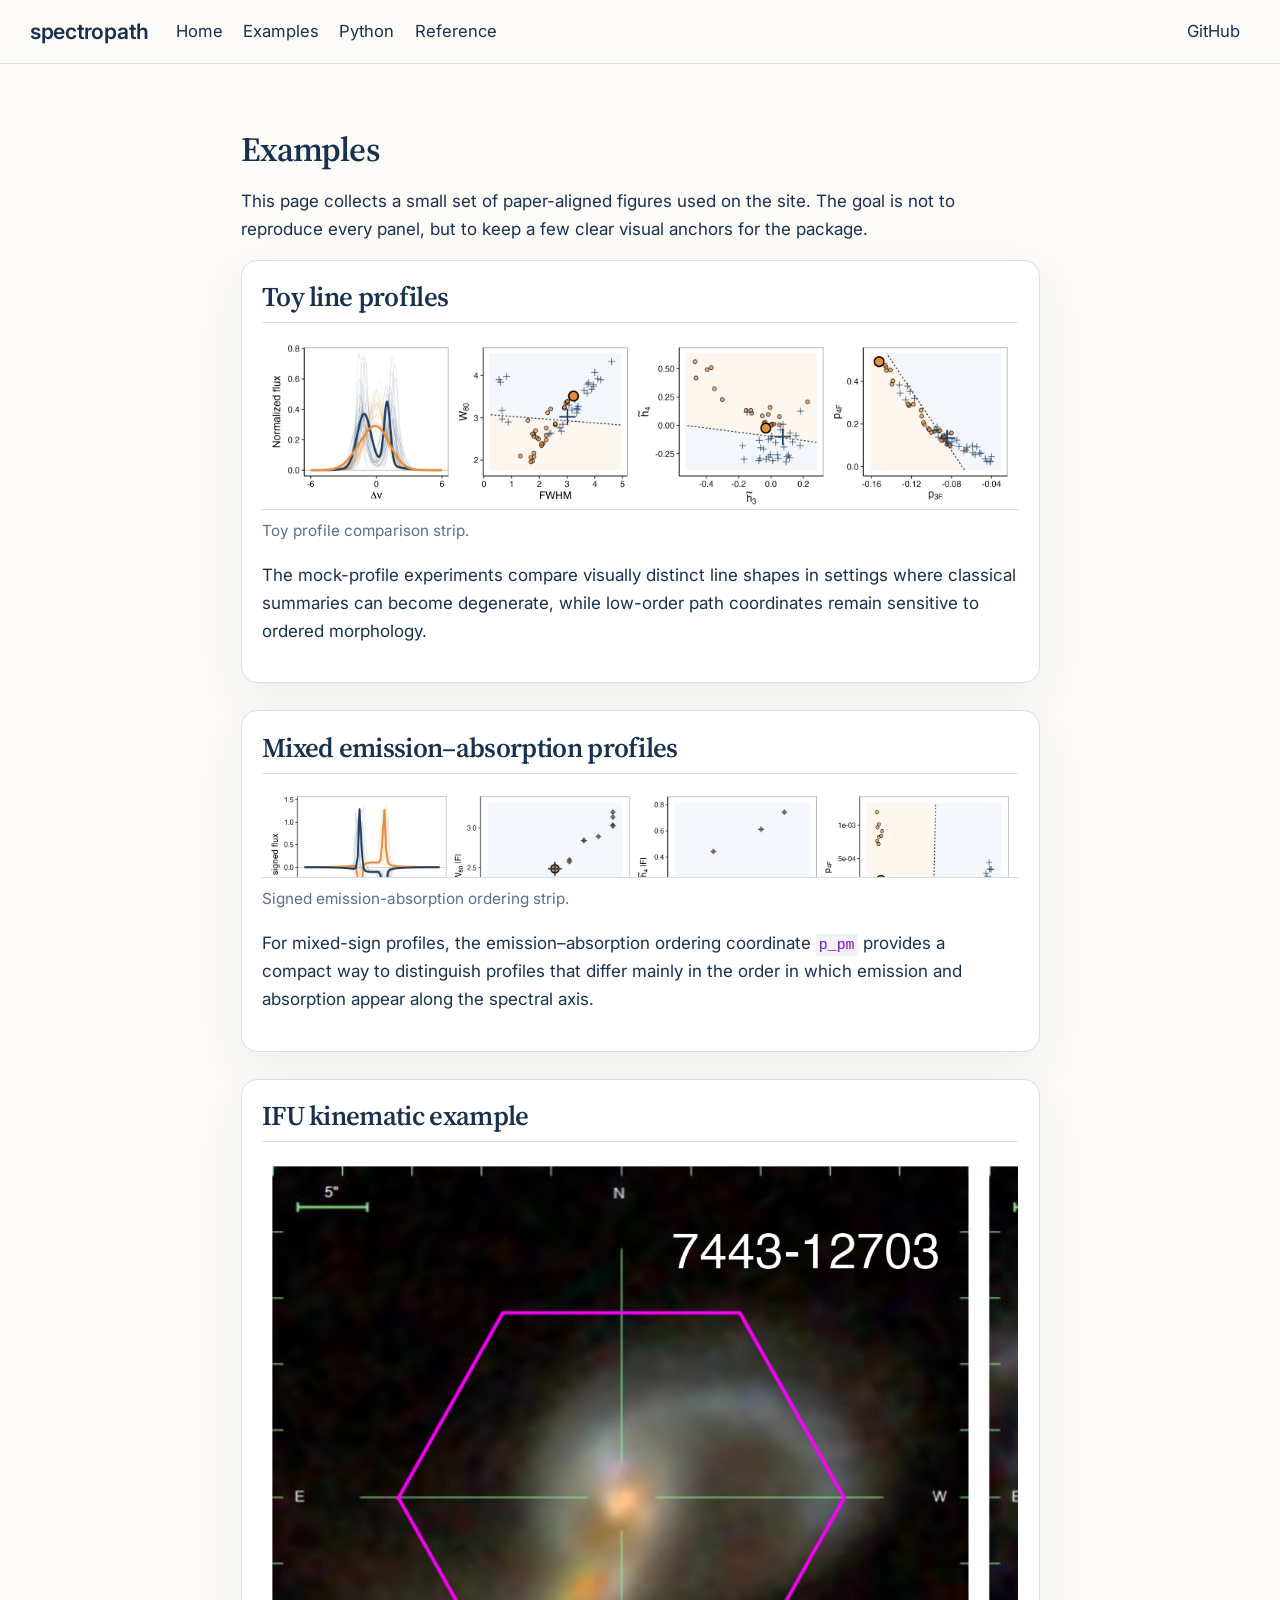
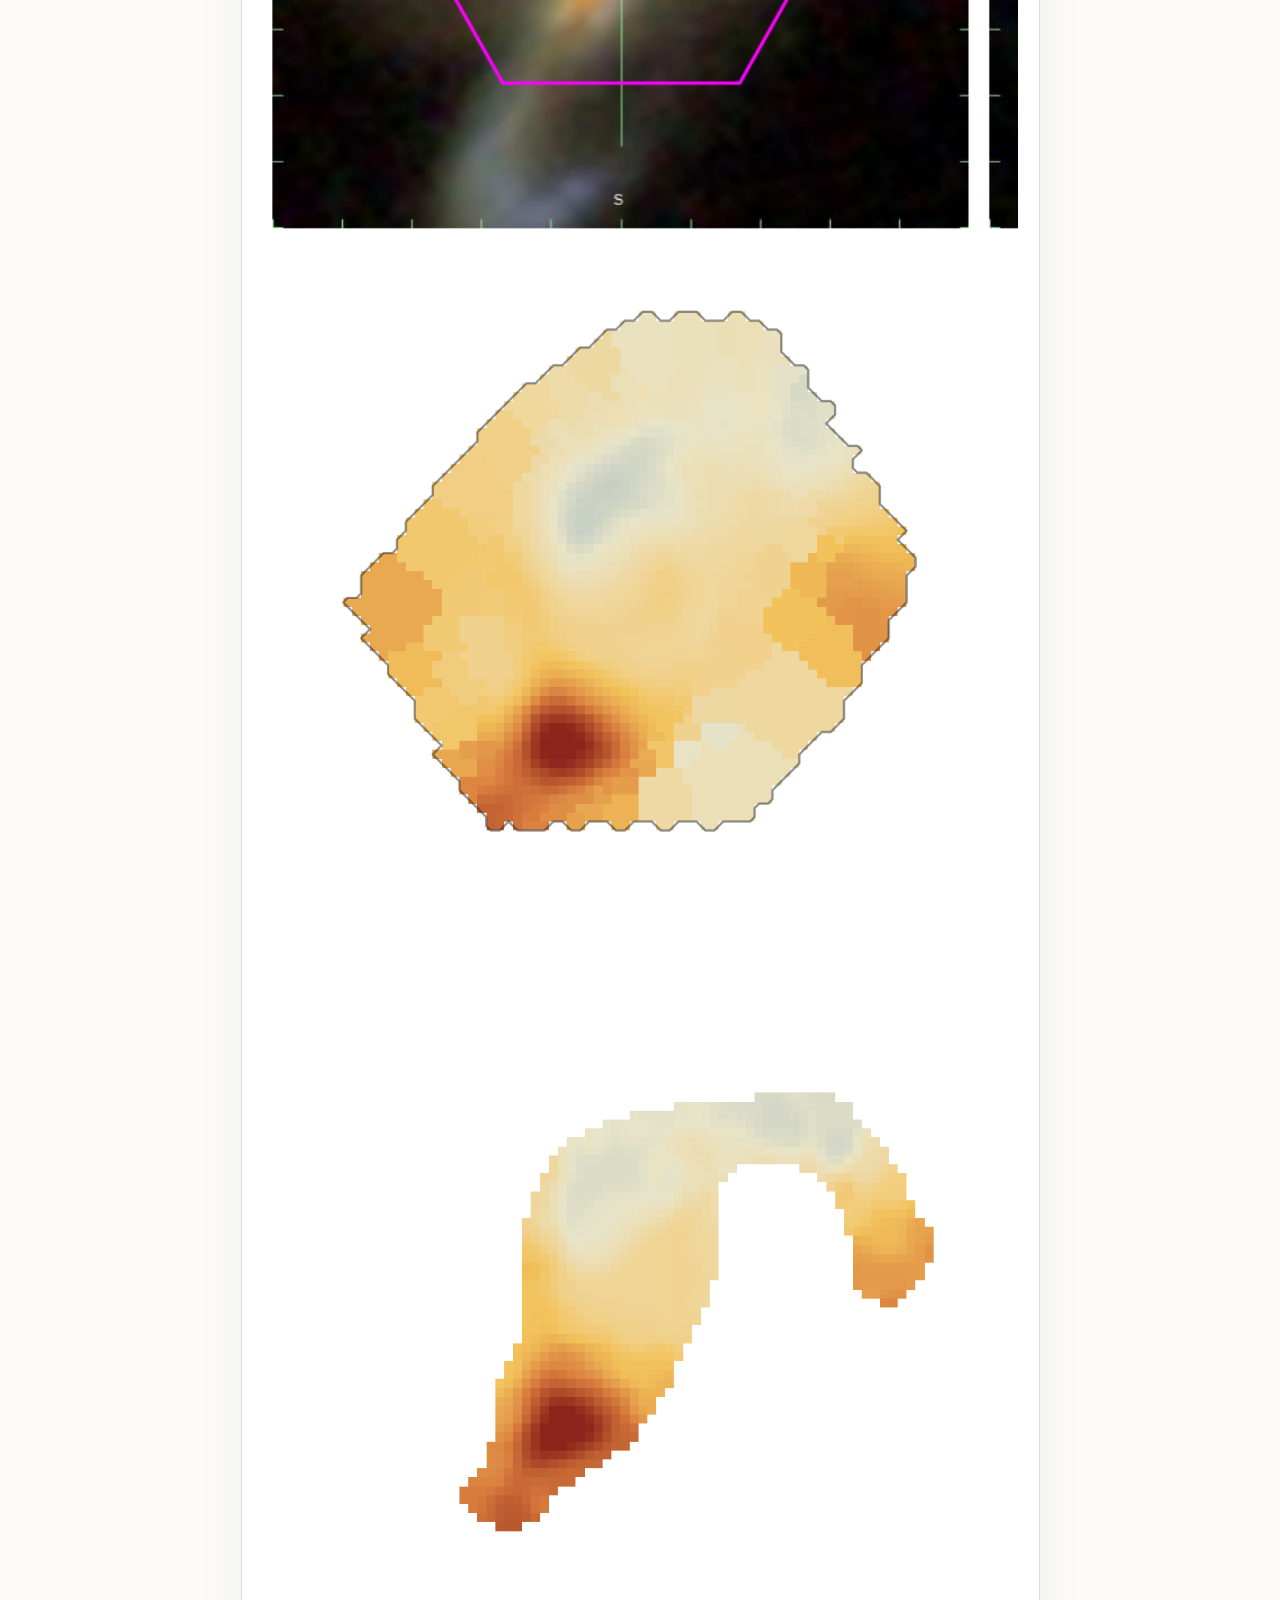
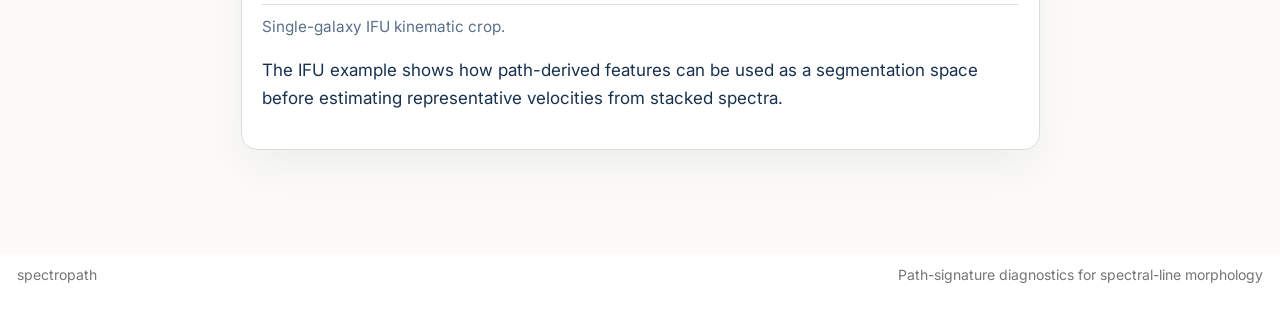
==== commit db19d95d: "C" ====
--- a/docs/examples.html
+++ b/docs/examples.html
@@ -150,7 +150,7 @@
 <figcaption>Signed emission-absorption ordering strip.</figcaption>
 </figure>
 </div>
-<p>For mixed-sign profiles, the emission–absorption ordering coordinate (p_{}) provides a compact way to distinguish profiles that differ mainly in the order in which emission and absorption appear along the spectral axis.</p>
+<p>For mixed-sign profiles, the emission–absorption ordering coordinate <code>p_pm</code> provides a compact way to distinguish profiles that differ mainly in the order in which emission and absorption appear along the spectral axis.</p>
 </section>
 <section id="ifu-kinematic-example" class="level2 example-block">
 <h2 class="anchored" data-anchor-id="ifu-kinematic-example">IFU kinematic example</h2>
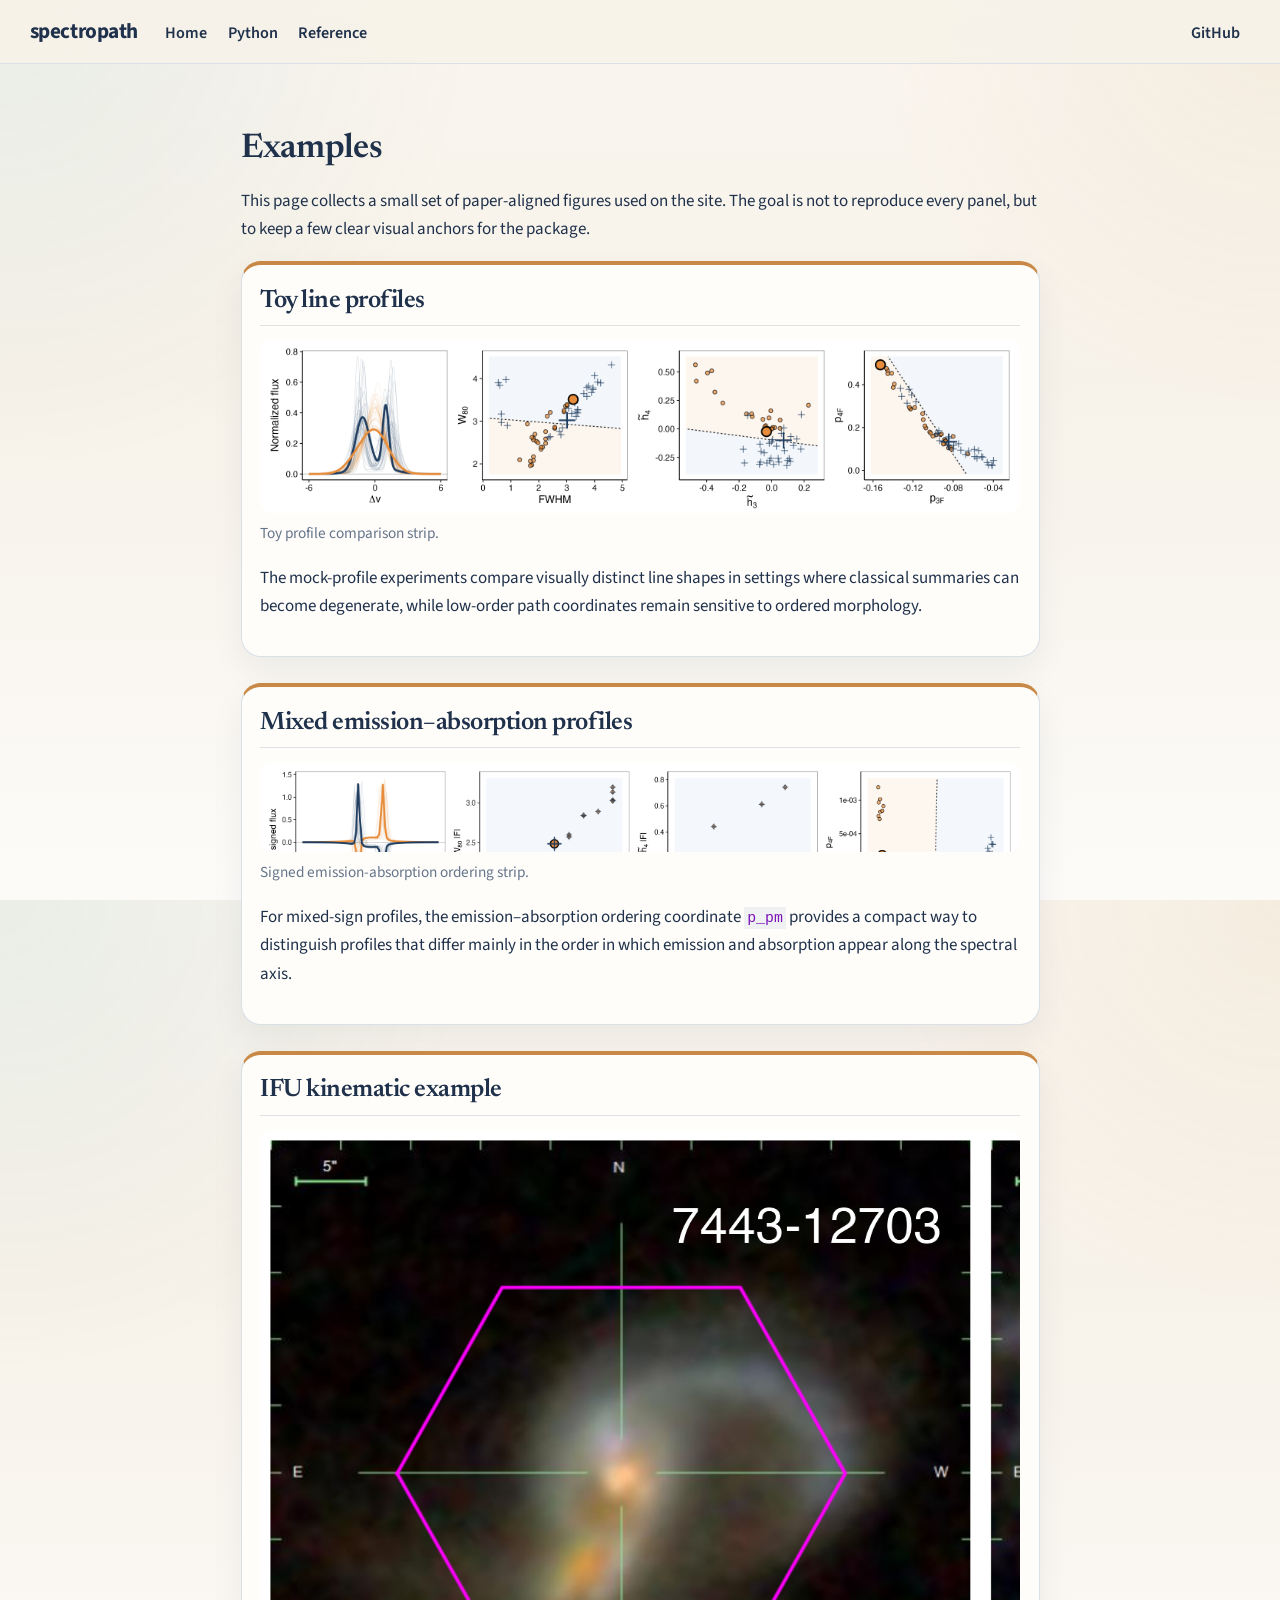
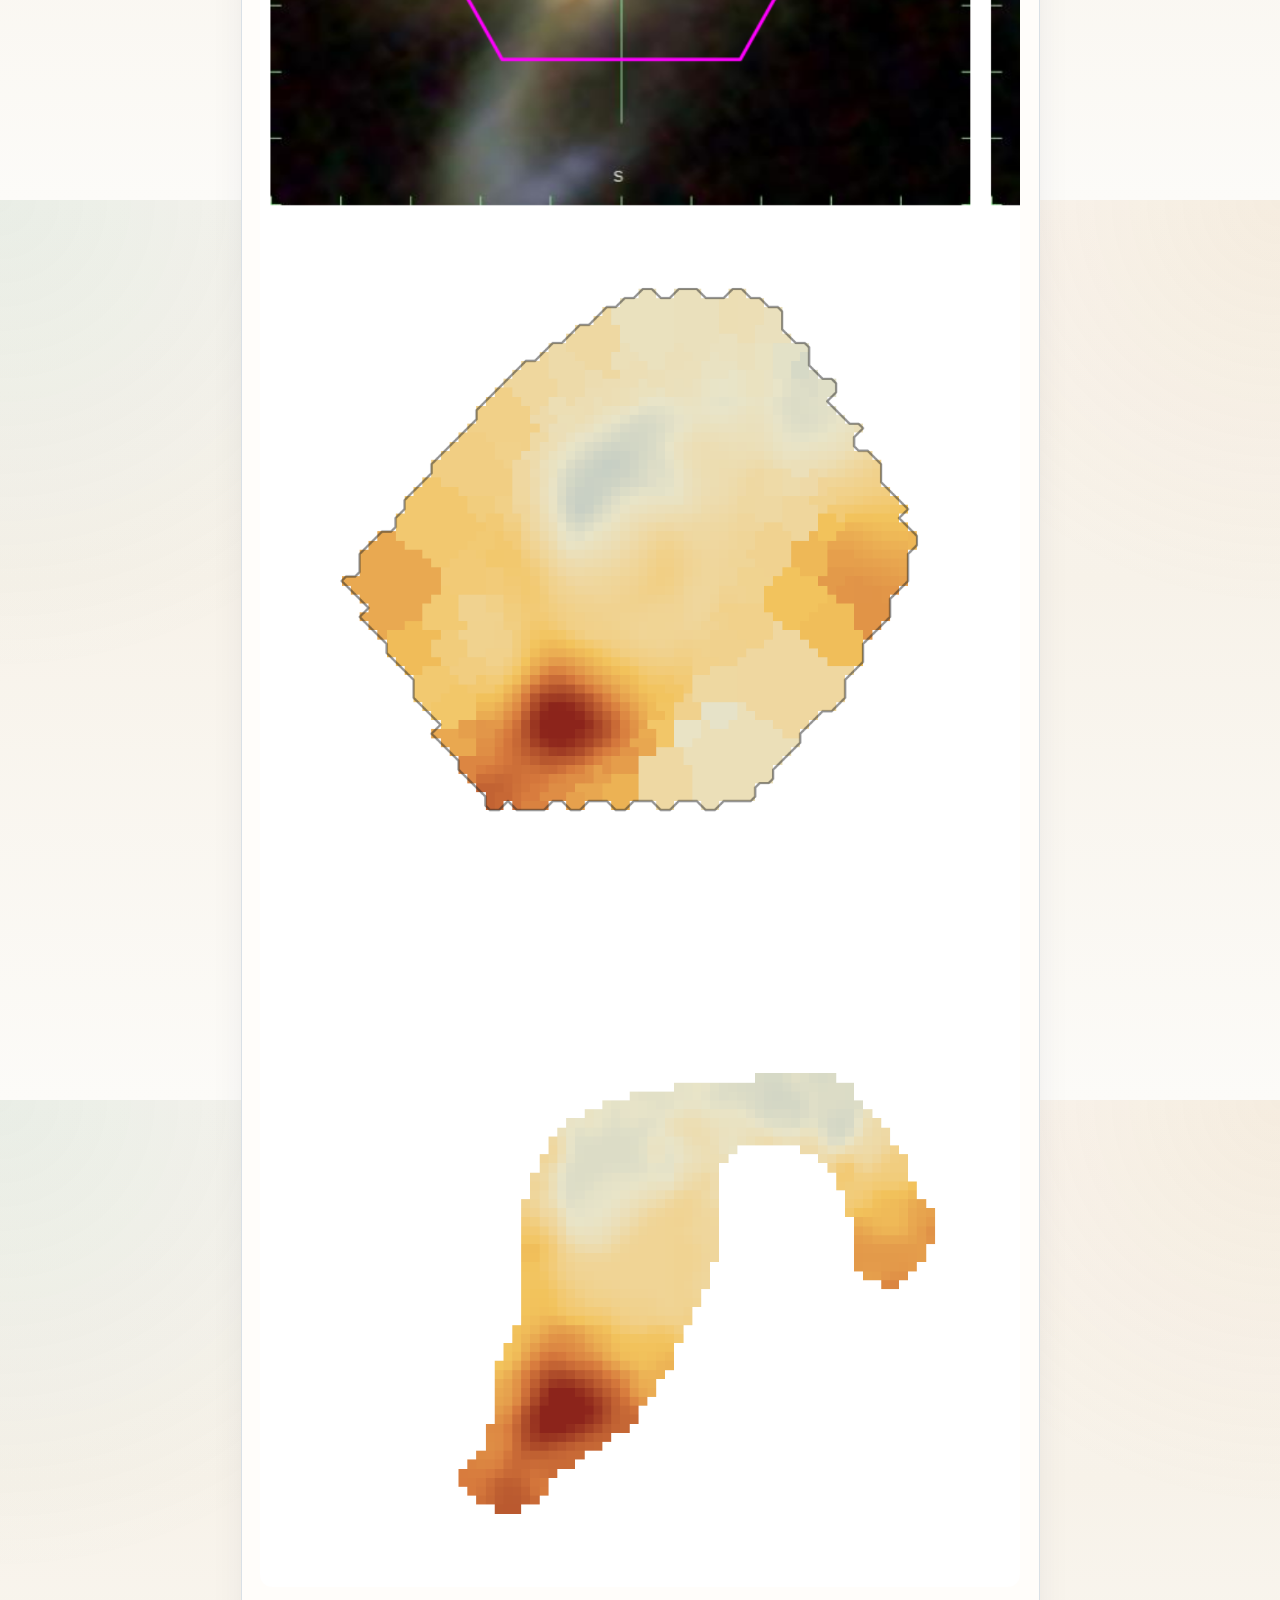
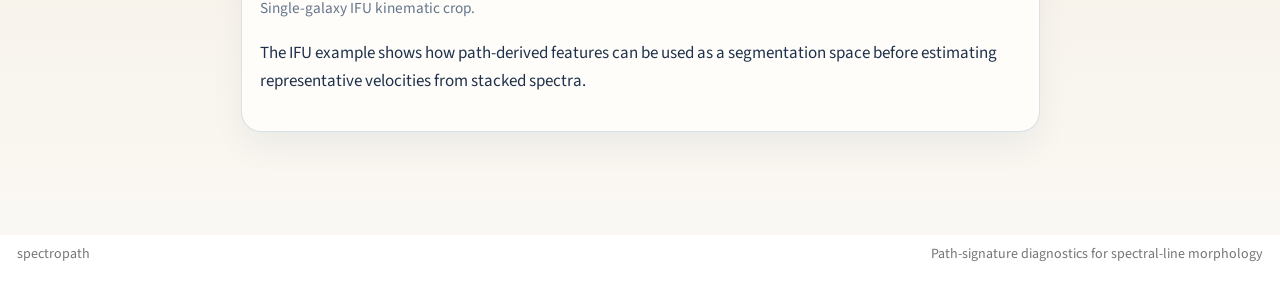
==== commit d3705812: "still trying" ====
--- a/docs/examples.html
+++ b/docs/examples.html
@@ -76,10 +76,6 @@
   <li class="nav-item">
     <a class="nav-link" href="./index.html"> 
 <span class="menu-text">Home</span></a>
-  </li>  
-  <li class="nav-item">
-    <a class="nav-link active" href="./examples.html" aria-current="page"> 
-<span class="menu-text">Examples</span></a>
   </li>  
   <li class="nav-item">
     <a class="nav-link" href="./python.html"> 
--- a/docs/styles.css
+++ b/docs/styles.css
@@ -1,57 +1,81 @@
-@import url('https://fonts.googleapis.com/css2?family=Inter:wght@400;500;600;700&family=Source+Serif+4:wght@400;600;700&display=swap');
+@import url('https://fonts.googleapis.com/css2?family=Newsreader:opsz,wght@6..72,500;6..72,600&family=Source+Sans+3:wght@400;500;600;700&display=swap');
 
 :root {
-  --sp-ink: #18314f;
-  --sp-muted: #59708a;
-  --sp-line: #d8dee6;
-  --sp-paper: #fcfbf8;
-  --sp-white: #ffffff;
-  --sp-accent: #d8913b;
-  --sp-shadow: 0 18px 48px rgba(24, 49, 79, 0.06);
+  --sp-ink: #1f314b;
+  --sp-muted: #65758b;
+  --sp-line: #d9e0e6;
+  --sp-paper: #f7f2e9;
+  --sp-white: #fffdfa;
+  --sp-accent: #c98946;
+  --sp-accent-soft: #faeedf;
+  --sp-jade: #2a877f;
+  --sp-jade-soft: #e7f3f1;
+  --sp-blue-soft: #edf4fa;
+  --sp-shadow: 0 14px 34px rgba(22, 39, 61, 0.06);
+  --sp-radius: 20px;
+}
+
+html {
+  scroll-behavior: smooth;
 }
 
 body {
-  font-family: "Inter", system-ui, sans-serif;
-  color: var(--sp-ink);
-  background: var(--sp-paper);
-  line-height: 1.65;
+  font-family: "Source Sans 3", -apple-system, BlinkMacSystemFont, "Segoe UI", Helvetica, Arial, sans-serif;
+  color: var(--sp-ink);
+  background:
+    radial-gradient(circle at top right, rgba(201, 137, 70, 0.09), transparent 24rem),
+    radial-gradient(circle at top left, rgba(42, 135, 127, 0.08), transparent 28rem),
+    linear-gradient(180deg, #faf6ef 0%, #f7f2e9 42%, #fcfbf8 100%);
+  line-height: 1.68;
+}
+
+body,
+p,
+li,
+td,
+th,
+figcaption,
+.navbar,
+.showcase-caption,
+.notation-item,
+.quick-card,
+.code-card,
+.example-block {
+  font-family: "Source Sans 3", -apple-system, BlinkMacSystemFont, "Segoe UI", Helvetica, Arial, sans-serif;
 }
 
 .quarto-title-banner,
-.quarto-title-block {
-  display: none;
+.quarto-title-block,
+#quarto-search,
+.quarto-search-button {
+  display: none !important;
 }
 
 .navbar {
-  background: rgba(252, 251, 248, 0.94);
-  backdrop-filter: blur(12px);
+  background: rgba(247, 242, 233, 0.92);
+  backdrop-filter: blur(10px);
   border-bottom: 1px solid var(--sp-line);
   box-shadow: none;
 }
 
 .navbar-brand,
-.navbar-nav .nav-link,
-.navbar #quarto-search {
+.navbar-nav .nav-link {
   color: var(--sp-ink) !important;
 }
 
 .navbar-brand {
+  font-weight: 700;
+  letter-spacing: -0.02em;
+}
+
+.navbar-nav .nav-link {
+  font-size: 0.95rem;
   font-weight: 600;
-  letter-spacing: -0.01em;
-}
-
-.navbar-nav .nav-link {
-  font-size: 0.98rem;
 }
 
 .navbar-nav .nav-link:hover,
 a:hover {
-  color: #0f2741 !important;
-}
-
-.quarto-search-button,
-#quarto-search {
-  display: none !important;
+  color: #15263c !important;
 }
 
 main.content,
@@ -62,92 +86,166 @@
 
 .home-shell,
 .page-content {
-  width: min(1160px, calc(100vw - 3rem));
+  width: min(1180px, calc(100vw - 2.4rem));
   margin: 0 auto;
 }
 
 .home-shell {
-  padding: 3.2rem 0 4rem;
+  padding: 2.4rem 0 4rem;
+}
+
+.home-layout {
+  display: grid;
+  grid-template-columns: 170px minmax(0, 1fr);
+  gap: 1.6rem;
+  align-items: start;
+}
+
+.home-rail {
+  position: sticky;
+  top: 5.8rem;
+  align-self: start;
+  padding-top: 0.45rem;
+}
+
+.home-rail h2 {
+  margin: 0 0 0.85rem;
+  font-family: "Source Sans 3", -apple-system, BlinkMacSystemFont, "Segoe UI", Helvetica, Arial, sans-serif;
+  font-size: 0.88rem;
+  font-weight: 700;
+  letter-spacing: 0.08em;
+  text-transform: uppercase;
+  color: var(--sp-muted);
+}
+
+.home-rail ul {
+  list-style: none;
+  margin: 0;
+  padding: 0;
+  display: grid;
+  gap: 0.35rem;
+}
+
+.home-rail a {
+  display: inline-block;
+  color: var(--sp-ink);
+  text-decoration: none;
+  font-size: 0.97rem;
+  font-weight: 600;
+}
+
+.home-main {
+  min-width: 0;
 }
 
 .hero-grid {
   display: grid;
-  grid-template-columns: minmax(0, 1.2fr) minmax(320px, 0.8fr);
-  gap: 3rem;
+  grid-template-columns: minmax(0, 1.1fr) minmax(300px, 0.9fr);
+  gap: 1.8rem;
   align-items: start;
-  margin-bottom: 3.8rem;
+  margin: 0 auto 2.4rem;
+  padding: 1.9rem 1.95rem;
+  background: rgba(255, 253, 250, 0.9);
+  border: 1px solid var(--sp-line);
+  border-radius: 24px;
+  box-shadow: var(--sp-shadow);
 }
 
 .hero-copy {
-  max-width: 44rem;
+  max-width: 34rem;
 }
 
 .section-label {
-  display: block;
-  margin-bottom: 0.9rem;
-  color: var(--sp-muted);
-  font-size: 0.92rem;
-  letter-spacing: 0.02em;
+  display: inline-block;
+  margin-bottom: 0.95rem;
+  padding: 0.35rem 0.72rem;
+  border-radius: 999px;
+  background: var(--sp-jade-soft);
+  color: var(--sp-jade);
+  font-size: 0.76rem;
+  font-weight: 700;
+  letter-spacing: 0.06em;
+  text-transform: uppercase;
 }
 
 .hero-name,
-h1, h2, h3 {
-  font-family: "Source Serif 4", Georgia, serif;
-  color: var(--sp-ink);
-  letter-spacing: -0.025em;
+h1,
+h2,
+h3 {
+  font-family: "Newsreader", "Iowan Old Style", "Times New Roman", serif;
+  color: var(--sp-ink);
+  letter-spacing: -0.02em;
+  font-weight: 600;
 }
 
 .hero-name {
-  font-size: clamp(3.1rem, 6vw, 5.3rem);
-  line-height: 0.95;
-  margin: 0 0 1.1rem;
+  font-size: clamp(2.9rem, 5.1vw, 4.8rem);
+  line-height: 0.92;
+  margin: 0 0 0.75rem;
+  max-width: none;
 }
 
 .hero-copy p {
-  font-size: 1.07rem;
-  max-width: 42rem;
-  margin-bottom: 1rem;
+  max-width: 31rem;
+  margin: 0 0 0.8rem;
+  color: #31445f;
+  font-size: 1.06rem;
+  line-height: 1.56;
 }
 
 .inline-links {
-  margin-top: 1.4rem;
-  font-size: 0.98rem;
-  color: var(--sp-muted);
+  display: flex;
+  flex-wrap: wrap;
+  gap: 0.55rem;
+  margin-top: 1.1rem;
 }
 
 .inline-links a {
+  display: inline-flex;
+  align-items: center;
+  padding: 0.48rem 0.8rem;
+  border-radius: 999px;
+  background: var(--sp-blue-soft);
   color: var(--sp-ink);
   text-decoration: none;
-  margin-right: 1.1rem;
+  font-size: 0.9rem;
+  font-weight: 600;
+  transition: background 0.18s ease, transform 0.18s ease;
 }
 
 .inline-links a:hover {
-  text-decoration: underline;
+  background: var(--sp-accent-soft);
+  text-decoration: none;
+  transform: translateY(-1px);
 }
 
 .code-card,
 .quick-card,
-.image-card,
+.notation-item,
 .reference-item,
-.notation-item,
-.example-block {
+.example-block,
+.showcase-lead,
+.showcase-side {
   background: var(--sp-white);
   border: 1px solid var(--sp-line);
-  border-radius: 16px;
+  border-radius: var(--sp-radius);
   box-shadow: var(--sp-shadow);
 }
 
 .code-card {
-  padding: 1.1rem 1.2rem;
-  font-size: 0.97rem;
+  padding: 1rem 1rem 0.95rem;
+  border-top: 4px solid var(--sp-accent);
+  background: linear-gradient(180deg, #fffdf9 0%, #fbfaf6 100%);
 }
 
 .code-card > p:first-child,
 .quick-card > p:first-child {
-  margin: 0 0 0.7rem;
-  font-size: 0.92rem;
-  font-weight: 600;
-  color: var(--sp-muted);
+  margin: 0 0 0.72rem;
+  font-size: 0.82rem;
+  font-weight: 700;
+  color: var(--sp-ink);
+  letter-spacing: 0.06em;
+  text-transform: uppercase;
 }
 
 pre {
@@ -159,61 +257,110 @@
 
 pre code,
 code {
-  font-family: "SFMono-Regular", ui-monospace, monospace;
+  font-family: ui-monospace, SFMono-Regular, Menlo, Consolas, monospace;
 }
 
 h2.section-heading,
 .section-heading {
-  font-size: 2rem;
-  margin: 0 0 1.15rem;
-}
-
-.figure-grid {
-  display: grid;
-  grid-template-columns: repeat(3, minmax(0, 1fr));
-  gap: 1.3rem;
-  margin-bottom: 3.4rem;
-}
-
-.image-card {
+  font-size: 1.52rem;
+  margin: 0 0 0.9rem;
+}
+
+.showcase-grid {
+  display: grid;
+  grid-template-columns: repeat(2, minmax(0, 1fr));
+  gap: 1rem;
+  align-items: stretch;
+  margin-bottom: 2.2rem;
+}
+
+.showcase-lead,
+.showcase-side {
+  display: flex;
+  flex-direction: column;
+  padding: 0.9rem 0.9rem 0.82rem;
+  min-height: 100%;
+}
+
+.showcase-lead {
+  border-top: 4px solid var(--sp-accent);
+}
+
+.showcase-side {
+  border-top: 4px solid var(--sp-jade);
+}
+
+.showcase-frame {
+  width: 100%;
   overflow: hidden;
-}
-
-.image-card img,
+  border-radius: 12px;
+  border: 1px solid var(--sp-line);
+  background: #f8f5ef;
+}
+
+.showcase-frame-wide {
+  aspect-ratio: 16 / 7.6;
+}
+
+.showcase-frame img,
+.showcase-side img,
 .example-block img {
   display: block;
   width: 100%;
-  height: auto;
-  border-bottom: 1px solid var(--sp-line);
-}
-
-.card-caption {
-  padding: 0.95rem 1rem 1rem;
+  height: 100%;
+  object-fit: cover;
+  border-radius: 12px;
+}
+
+.showcase-grid figure,
+.showcase-grid p,
+.kinematics-pair p {
+  margin: 0;
+}
+
+.showcase-grid figcaption {
+  display: none;
+}
+
+.showcase-caption {
+  margin-top: auto;
+  padding-top: 0.75rem;
   font-size: 0.95rem;
   color: var(--sp-muted);
-}
-
-.notation-grid {
-  display: grid;
-  grid-template-columns: repeat(3, minmax(0, 1fr));
-  gap: 1rem;
-  margin-bottom: 3.2rem;
-}
-
-.notation-item,
-.reference-item {
-  padding: 1rem 1.05rem;
-}
-
-.notation-item code,
+  line-height: 1.45;
+}
+
+.kinematics-pair {
+  display: grid;
+  grid-template-columns: repeat(2, minmax(0, 1fr));
+  gap: 0.7rem;
+}
+
+.kinematics-slice {
+  width: 100%;
+  aspect-ratio: 1 / 1;
+  object-fit: cover;
+  object-position: center center;
+  border-radius: 12px;
+  border: 1px solid var(--sp-line);
+  background: #f8f5ef;
+}
+
+.notation-strip {
+  display: flex;
+  flex-wrap: wrap;
+  gap: 0.58rem;
+  margin-bottom: 2.1rem;
+}
+
+.notation-strip code,
 .reference-item code {
   display: inline-block;
-  margin-bottom: 0.45rem;
-  padding: 0.18rem 0.45rem;
+  padding: 0.24rem 0.52rem;
   border-radius: 999px;
-  background: #f2f5f8;
-  color: var(--sp-ink);
-  font-size: 0.95rem;
+  background: var(--sp-blue-soft);
+  color: var(--sp-ink);
+  font-size: 0.93rem;
 }
 
 .quick-grid,
@@ -224,19 +371,21 @@
 }
 
 .quick-card {
-  padding: 1rem 1.1rem;
+  padding: 1rem 1.05rem;
   margin-bottom: 2rem;
+  border-top: 4px solid var(--sp-jade);
 }
 
 .example-block {
-  padding: 1.2rem;
-  margin-bottom: 1.6rem;
+  padding: 1.1rem;
+  margin-bottom: 1.5rem;
+  border-top: 4px solid var(--sp-accent);
 }
 
 .example-block h2 {
   margin-top: 0;
   margin-bottom: 0.8rem;
-  font-size: 1.6rem;
+  font-size: 1.48rem;
 }
 
 table {
@@ -247,7 +396,8 @@
   background: var(--sp-white);
 }
 
-th, td {
+th,
+td {
   padding: 0.8rem 0.85rem;
   border-bottom: 1px solid var(--sp-line);
 }
@@ -270,18 +420,48 @@
 @media (max-width: 980px) {
   .home-shell,
   .page-content {
-    width: min(100vw - 1.5rem, 1160px);
-  }
-
+    width: min(100vw - 1.2rem, 1100px);
+  }
+
+  .home-layout,
+  .home-rail,
   .hero-grid,
-  .figure-grid,
+  .showcase-grid,
   .notation-grid,
   .quick-grid,
   .reference-list {
     grid-template-columns: 1fr;
   }
 
+  .home-layout {
+    display: block;
+  }
+
+  .home-rail {
+    position: static;
+    margin-bottom: 1.1rem;
+    padding-top: 0;
+  }
+
+  .home-rail ul {
+    grid-template-columns: repeat(2, minmax(0, 1fr));
+    gap: 0.5rem 0.9rem;
+  }
+
+  .hero-grid {
+    padding: 1.5rem;
+  }
+
   .hero-name {
-    font-size: clamp(2.4rem, 12vw, 4rem);
-  }
-}
+    font-size: clamp(2.55rem, 12vw, 4rem);
+    max-width: none;
+  }
+
+  .hero-copy p {
+    font-size: 1.04rem;
+  }
+
+  .kinematics-pair {
+    grid-template-columns: 1fr 1fr;
+  }
+}
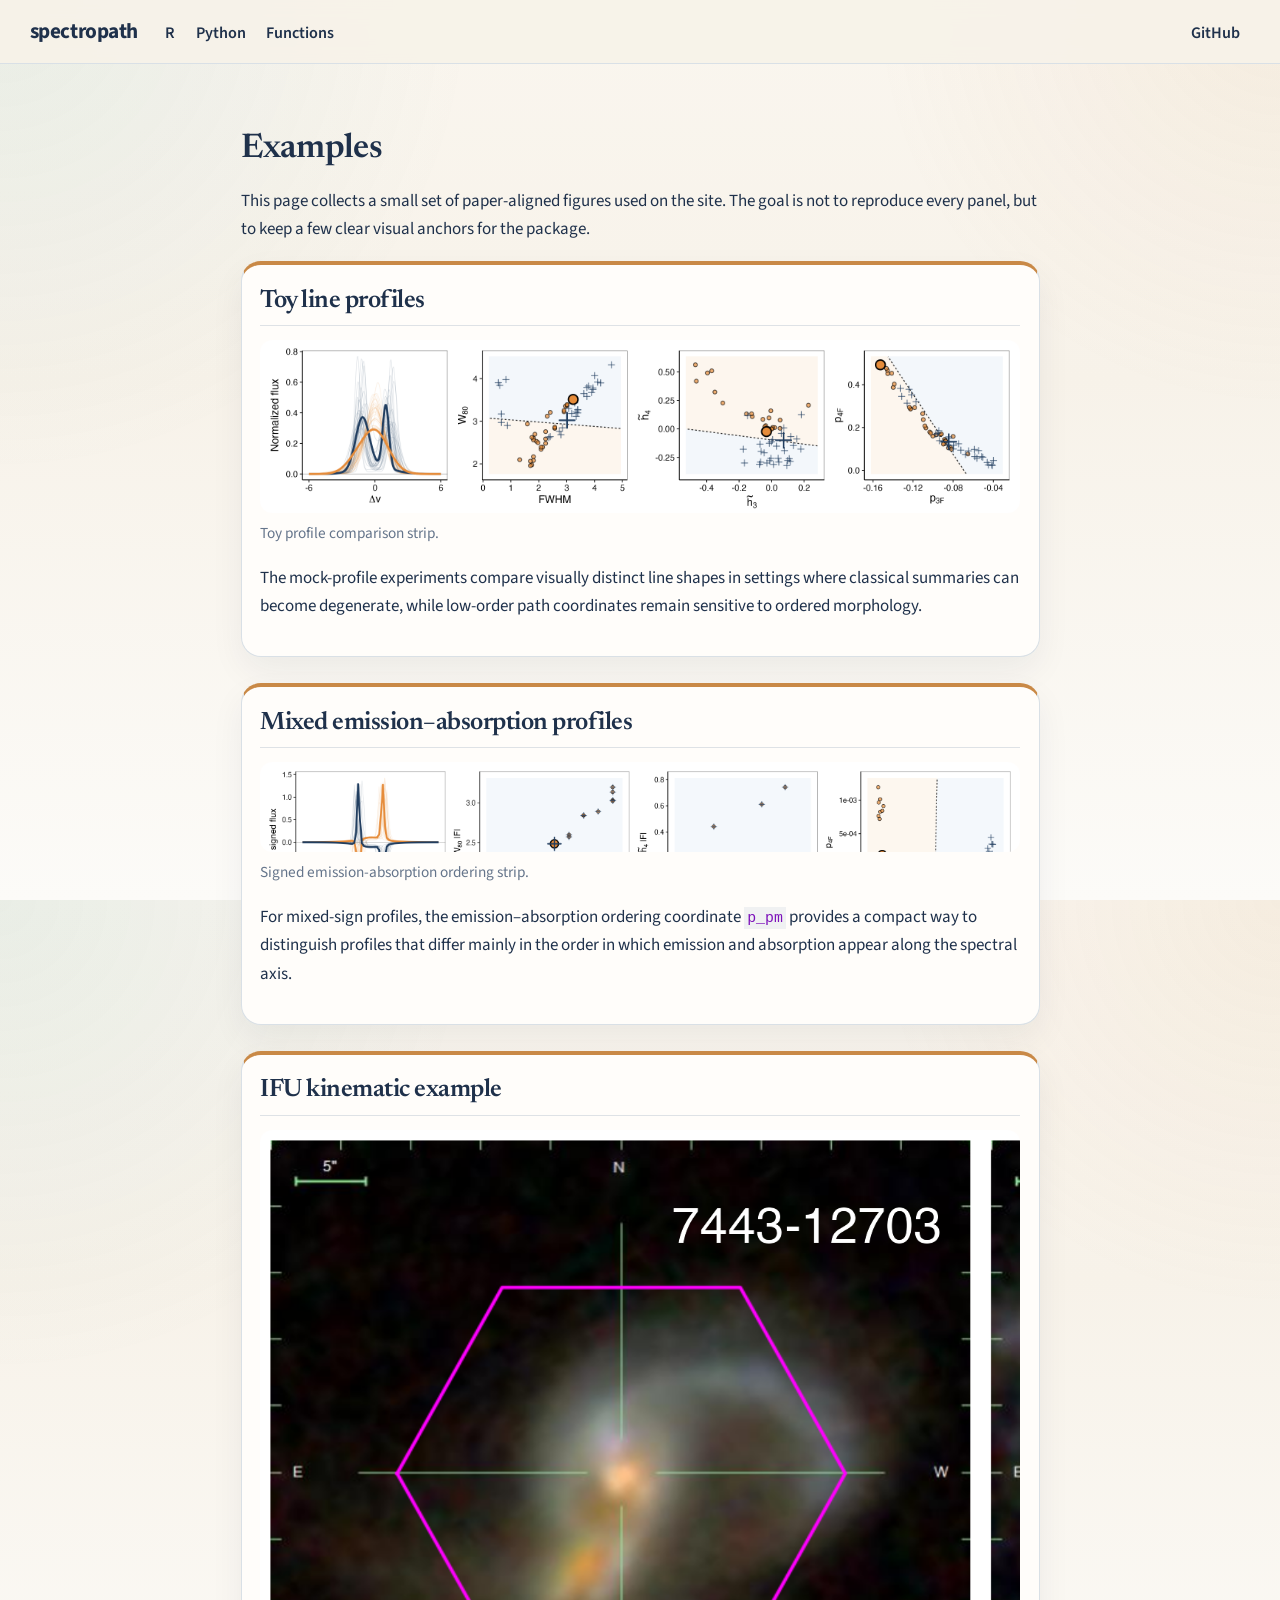
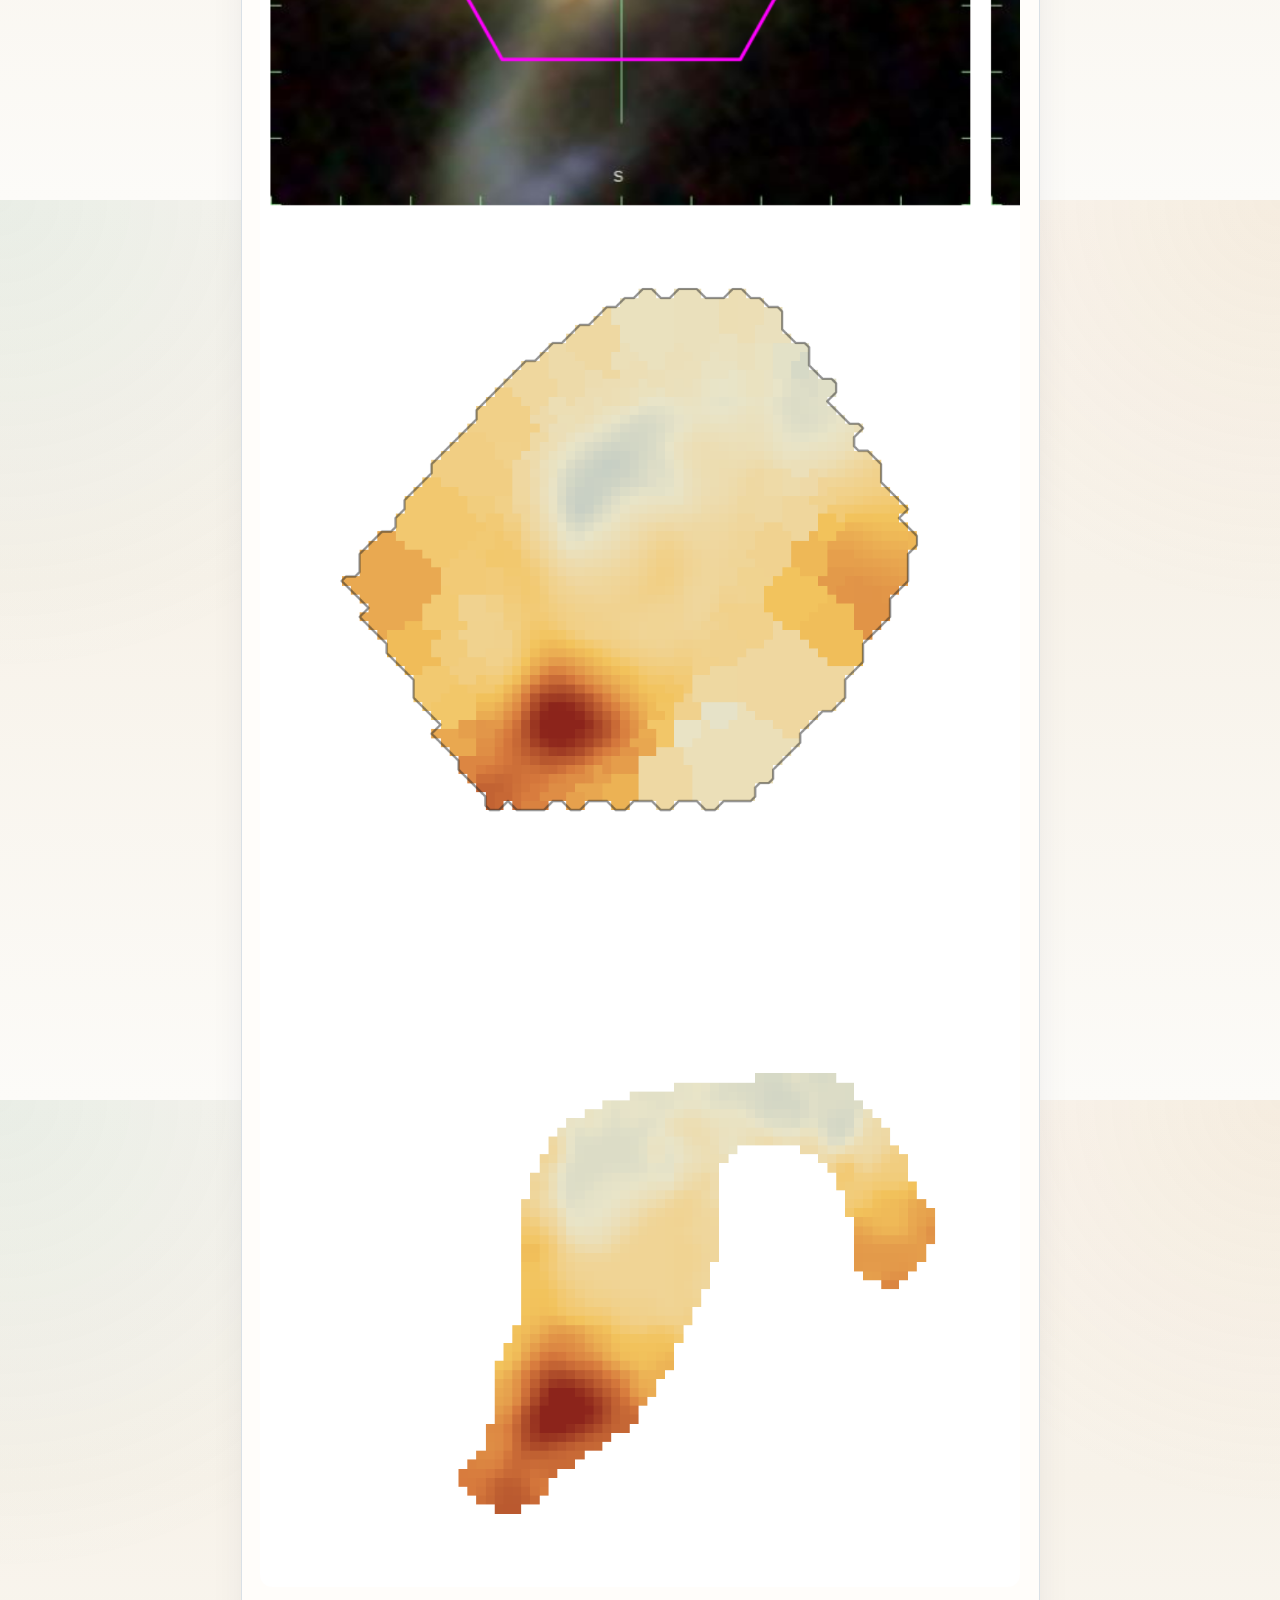
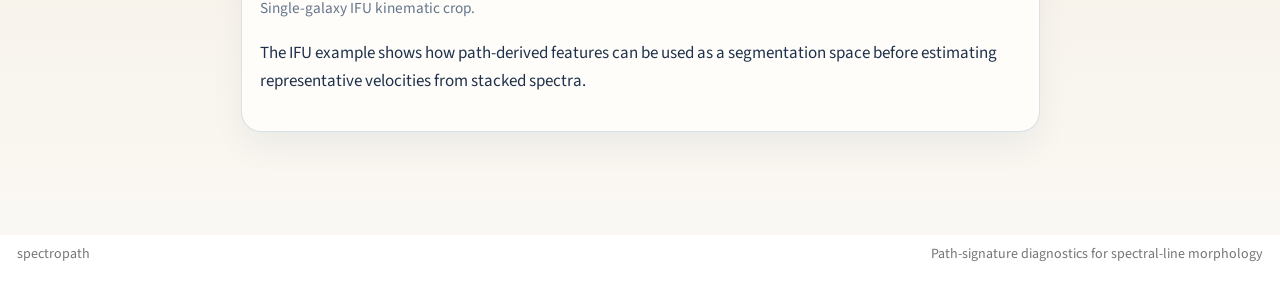
==== commit a0836932: "major update" ====
--- a/docs/examples.html
+++ b/docs/examples.html
@@ -74,8 +74,8 @@
           <div class="collapse navbar-collapse" id="navbarCollapse">
             <ul class="navbar-nav navbar-nav-scroll me-auto">
   <li class="nav-item">
-    <a class="nav-link" href="./index.html"> 
-<span class="menu-text">Home</span></a>
+    <a class="nav-link" href="./r.html"> 
+<span class="menu-text">R</span></a>
   </li>  
   <li class="nav-item">
     <a class="nav-link" href="./python.html"> 
@@ -83,7 +83,7 @@
   </li>  
   <li class="nav-item">
     <a class="nav-link" href="./reference.html"> 
-<span class="menu-text">Reference</span></a>
+<span class="menu-text">Functions</span></a>
   </li>  
 </ul>
             <ul class="navbar-nav navbar-nav-scroll ms-auto">
--- a/docs/styles.css
+++ b/docs/styles.css
@@ -266,6 +266,39 @@
   margin: 0 0 0.9rem;
 }
 
+.feature-stack {
+  display: grid;
+  gap: 1rem;
+  margin-bottom: 2.2rem;
+}
+
+.feature-panel {
+  padding: 0.95rem 0.95rem 0.82rem;
+  background: var(--sp-white);
+  border: 1px solid var(--sp-line);
+  border-radius: var(--sp-radius);
+  box-shadow: var(--sp-shadow);
+}
+
+.feature-panel-atlas {
+  border-top: 4px solid var(--sp-accent);
+}
+
+.feature-panel-ifu {
+  border-top: 4px solid var(--sp-jade);
+}
+
+.feature-panel > p {
+  margin: 0;
+}
+
+.feature-panel img {
+  display: block;
+  width: 100%;
+  height: auto;
+  border-radius: 12px;
+}
+
 .showcase-grid {
   display: grid;
   grid-template-columns: repeat(2, minmax(0, 1fr));
@@ -300,6 +333,15 @@
 
 .showcase-frame-wide {
   aspect-ratio: 16 / 7.6;
+}
+
+.showcase-frame > p {
+  height: 100%;
+  margin: 0;
+}
+
+.showcase-frame > p > img {
+  height: 100%;
 }
 
 .showcase-frame img,
@@ -336,6 +378,13 @@
   gap: 0.7rem;
 }
 
+.kinematics-pair > p {
+  display: grid;
+  grid-template-columns: repeat(2, minmax(0, 1fr));
+  gap: 0.7rem;
+  margin: 0;
+}
+
 .kinematics-slice {
   width: 100%;
   aspect-ratio: 1 / 1;
@@ -353,6 +402,45 @@
   margin-bottom: 2.1rem;
 }
 
+.notation-strip > p {
+  display: flex;
+  flex-wrap: wrap;
+  gap: 0.58rem;
+  margin: 0;
+}
+
+.notation-table {
+  display: grid;
+  gap: 0.7rem;
+  margin-bottom: 2rem;
+}
+
+.notation-row {
+  display: grid;
+  grid-template-columns: 120px minmax(0, 1fr);
+  gap: 0.9rem;
+  align-items: start;
+  padding: 0.82rem 0.95rem;
+  background: var(--sp-white);
+  border: 1px solid var(--sp-line);
+  border-radius: 16px;
+  box-shadow: var(--sp-shadow);
+}
+
+.notation-symbol code {
+  display: inline-block;
+  padding: 0.24rem 0.56rem;
+  border-radius: 999px;
+  background: var(--sp-blue-soft);
+  color: var(--sp-ink);
+  font-size: 0.95rem;
+}
+
+.notation-meaning {
+  color: #31445f;
+  line-height: 1.45;
+}
+
 .notation-strip code,
 .reference-item code {
   display: inline-block;
@@ -429,7 +517,8 @@
   .showcase-grid,
   .notation-grid,
   .quick-grid,
-  .reference-list {
+  .reference-list,
+  .notation-row {
     grid-template-columns: 1fr;
   }
 
